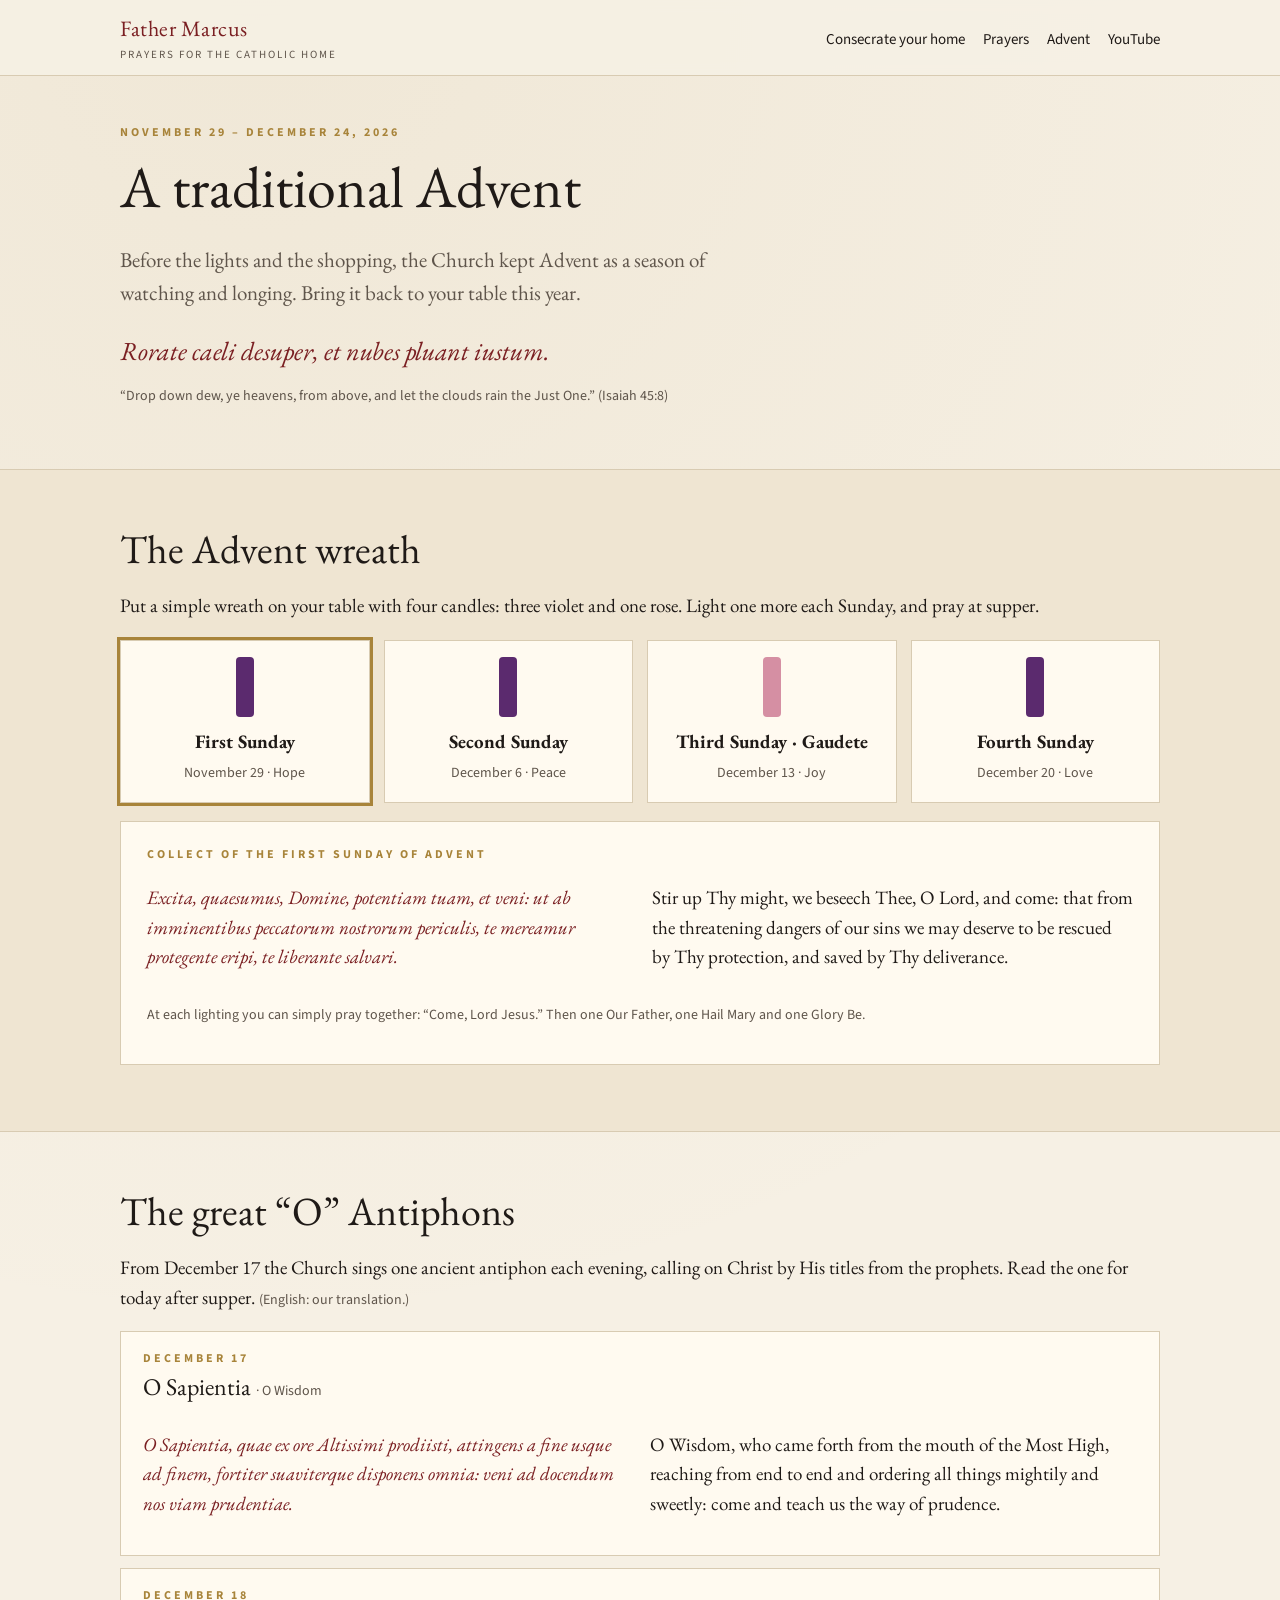
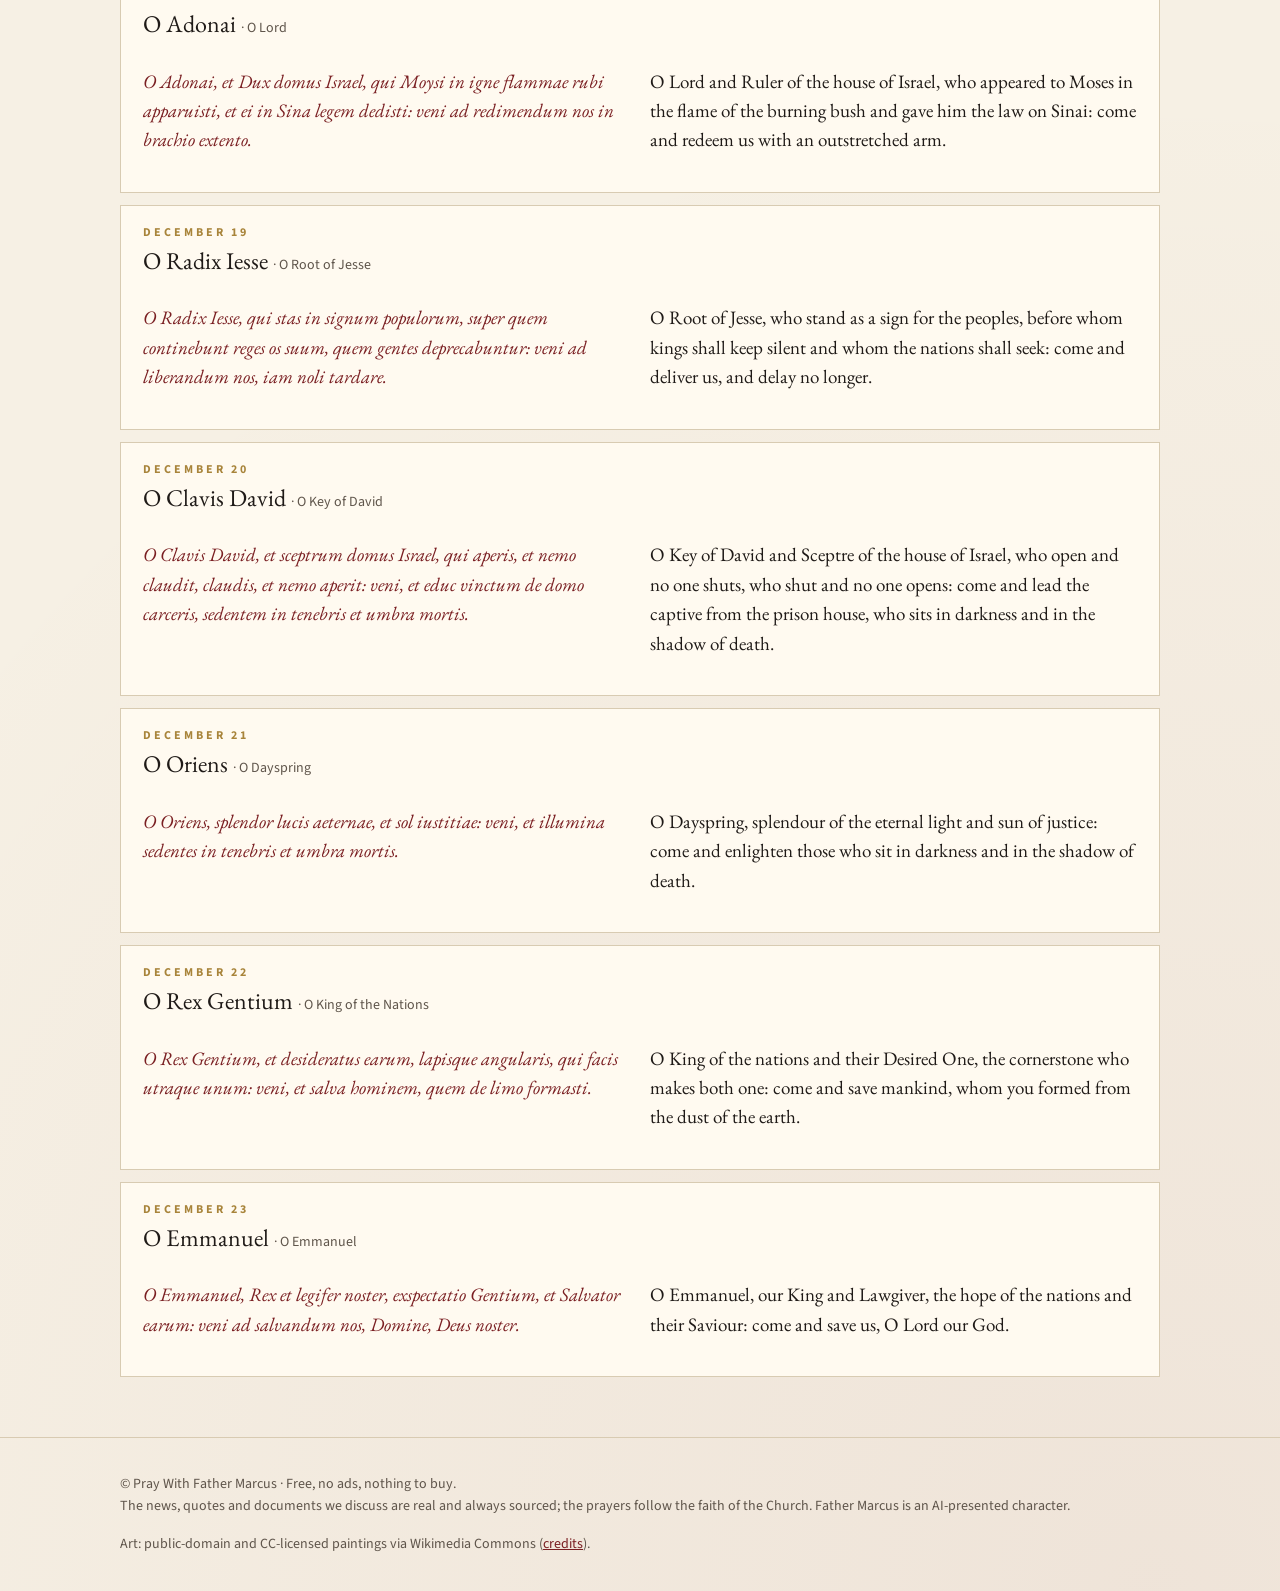
==== advent.html @ e7014582 "Add files via upload" ====
<!doctype html>
<html lang="en" data-base="">
<head>
<meta charset="utf-8"><meta name="viewport" content="width=device-width,initial-scale=1">
<title>A Traditional Advent · Father Marcus</title>
<meta name="description" content="Prepare for Christmas the traditional way: the Advent wreath, the Rorate Caeli and the great O Antiphons, December 17 to 23.">
<link rel="preconnect" href="https://fonts.googleapis.com"><link rel="preconnect" href="https://fonts.gstatic.com" crossorigin>
<link href="https://fonts.googleapis.com/css2?family=EB+Garamond:ital,wght@0,400;0,600;1,400&family=IM+Fell+English+SC&family=Source+Sans+3:wght@400;700&display=swap" rel="stylesheet">
<link rel="stylesheet" href="styles.css">
<script src="site.js"></script>
<style>
 .wreath{display:grid;grid-template-columns:repeat(4,1fr);gap:14px;margin:18px 0}
 .candle{background:#fffaf0;border:1px solid var(--line);padding:16px;text-align:center}
 .candle .flame{width:18px;height:60px;margin:0 auto 10px;border-radius:4px;background:#5b2a6e}
 .candle.rose .flame{background:#d58fa3}
 .candle.today{outline:3px solid var(--gold)}
 .ant{background:#fffaf0;border:1px solid var(--line);padding:18px 22px;margin-bottom:12px}
 .ant.today{border-left:6px solid var(--gold)}
 @media (max-width:820px){.wreath{grid-template-columns:repeat(2,1fr)}}
</style>
</head>
<body>
<main>
<section><div class="wrap">
  <div class="eyebrow">November 29 – December 24, 2026</div>
  <h1>A traditional Advent</h1>
  <p style="color:var(--muted);max-width:62ch;font-size:21px">Before the lights and the shopping, the Church kept Advent as a season of watching and longing. Bring it back to your table this year.</p>
  <p style="font-size:26px;font-style:italic;color:var(--oxblood);margin:22px 0 4px">Rorate caeli desuper, et nubes pluant iustum.</p>
  <p class="note">“Drop down dew, ye heavens, from above, and let the clouds rain the Just One.” (Isaiah 45:8)</p>
</div></section>

<section class="alt"><div class="wrap">
  <h2>The Advent wreath</h2>
  <p>Put a simple wreath on your table with four candles: three violet and one rose. Light one more each Sunday, and pray at supper.</p>
  <div class="wreath" id="wreath"></div>
  <div class="prayer">
    <div class="eyebrow">Collect of the First Sunday of Advent</div>
    <div class="two">
      <p class="la">Excita, quaesumus, Domine, potentiam tuam, et veni: ut ab imminentibus peccatorum nostrorum periculis, te mereamur protegente eripi, te liberante salvari.</p>
      <p>Stir up Thy might, we beseech Thee, O Lord, and come: that from the threatening dangers of our sins we may deserve to be rescued by Thy protection, and saved by Thy deliverance.</p>
    </div>
    <p class="note">At each lighting you can simply pray together: “Come, Lord Jesus.” Then one Our Father, one Hail Mary and one Glory Be.</p>
  </div>
</div></section>

<section><div class="wrap">
  <h2>The great “O” Antiphons</h2>
  <p>From December 17 the Church sings one ancient antiphon each evening, calling on Christ by His titles from the prophets. Read the one for today after supper. <span class="note">(English: our translation.)</span></p>
  <div id="ants"></div>
</div></section>
</main>
<script>
const Y=2026, now=new Date();
const sundays=[["First Sunday",new Date(Y,10,29),"Hope"],["Second Sunday",new Date(Y,11,6),"Peace"],["Third Sunday · Gaudete",new Date(Y,11,13),"Joy"],["Fourth Sunday",new Date(Y,11,20),"Love"]];
let cur=-1; sundays.forEach((s,i)=>{ if(now>=s[1]) cur=i; });
document.getElementById("wreath").innerHTML=sundays.map((s,i)=>`<div class="candle ${i===2?'rose':''} ${i===cur&&now<new Date(Y,11,25)?'today':''}"><div class="flame"></div><b>${s[0]}</b><br><span class="note">${s[1].toLocaleDateString('en-US',{month:'long',day:'numeric'})} · ${s[2]}</span></div>`).join("");
const A=[
 [17,"O Sapientia","O Wisdom","O Sapientia, quae ex ore Altissimi prodiisti, attingens a fine usque ad finem, fortiter suaviterque disponens omnia: veni ad docendum nos viam prudentiae.","O Wisdom, who came forth from the mouth of the Most High, reaching from end to end and ordering all things mightily and sweetly: come and teach us the way of prudence."],
 [18,"O Adonai","O Lord","O Adonai, et Dux domus Israel, qui Moysi in igne flammae rubi apparuisti, et ei in Sina legem dedisti: veni ad redimendum nos in brachio extento.","O Lord and Ruler of the house of Israel, who appeared to Moses in the flame of the burning bush and gave him the law on Sinai: come and redeem us with an outstretched arm."],
 [19,"O Radix Iesse","O Root of Jesse","O Radix Iesse, qui stas in signum populorum, super quem continebunt reges os suum, quem gentes deprecabuntur: veni ad liberandum nos, iam noli tardare.","O Root of Jesse, who stand as a sign for the peoples, before whom kings shall keep silent and whom the nations shall seek: come and deliver us, and delay no longer."],
 [20,"O Clavis David","O Key of David","O Clavis David, et sceptrum domus Israel, qui aperis, et nemo claudit, claudis, et nemo aperit: veni, et educ vinctum de domo carceris, sedentem in tenebris et umbra mortis.","O Key of David and Sceptre of the house of Israel, who open and no one shuts, who shut and no one opens: come and lead the captive from the prison house, who sits in darkness and in the shadow of death."],
 [21,"O Oriens","O Dayspring","O Oriens, splendor lucis aeternae, et sol iustitiae: veni, et illumina sedentes in tenebris et umbra mortis.","O Dayspring, splendour of the eternal light and sun of justice: come and enlighten those who sit in darkness and in the shadow of death."],
 [22,"O Rex Gentium","O King of the Nations","O Rex Gentium, et desideratus earum, lapisque angularis, qui facis utraque unum: veni, et salva hominem, quem de limo formasti.","O King of the nations and their Desired One, the cornerstone who makes both one: come and save mankind, whom you formed from the dust of the earth."],
 [23,"O Emmanuel","O Emmanuel","O Emmanuel, Rex et legifer noster, exspectatio Gentium, et Salvator earum: veni ad salvandum nos, Domine, Deus noster.","O Emmanuel, our King and Lawgiver, the hope of the nations and their Saviour: come and save us, O Lord our God."]
];
document.getElementById("ants").innerHTML=A.map(a=>{const t=now.getFullYear()===Y&&now.getMonth()===11&&now.getDate()===a[0];return `<div class="ant ${t?'today':''}"><div class="eyebrow">December ${a[0]}${t?' · Today':''}</div><h3>${a[1]} <span class="note">· ${a[2]}</span></h3><div class="two" style="display:grid;grid-template-columns:1fr 1fr;gap:20px"><p class="la" style="font-style:italic;color:var(--oxblood)">${a[3]}</p><p>${a[4]}</p></div></div>`}).join("");
</script>
</body>
</html>
---- styles.css ----
:root{
  --paper:#f6f0e4; --paper2:#efe5d2; --ink:#1f1a17; --muted:#5f554b;
  --oxblood:#7a1f22; --oxblood2:#5c1518; --gold:#a8843a; --gold2:#d9bf7a; --line:#d8cbb2;
  --serif:"EB Garamond",Georgia,serif; --title:"IM Fell English SC","EB Garamond",serif; --ui:"Source Sans 3",system-ui,sans-serif;
}
*{box-sizing:border-box}
html{scroll-behavior:smooth}
body{margin:0;background:var(--paper);color:var(--ink);font-family:var(--serif);font-size:19px;line-height:1.55;
  background-image:radial-gradient(circle at 20% 0%,rgba(168,132,58,.08),transparent 40%),radial-gradient(circle at 90% 100%,rgba(122,31,34,.06),transparent 45%)}
a{color:var(--oxblood)}
img{max-width:100%;display:block}
.wrap{max-width:1080px;margin:0 auto;padding:0 20px}
header.top{border-bottom:1px solid var(--line);background:rgba(246,240,228,.92);position:sticky;top:0;z-index:5;backdrop-filter:blur(6px)}
header.top .wrap{display:flex;align-items:center;justify-content:space-between;gap:16px;padding-top:12px;padding-bottom:12px}
.brand{font-family:var(--title);font-size:22px;color:var(--oxblood);text-decoration:none;letter-spacing:.5px}
.brand small{display:block;font-family:var(--ui);font-size:11px;letter-spacing:2px;color:var(--muted);text-transform:uppercase}
nav a{font-family:var(--ui);font-size:15px;color:var(--ink);text-decoration:none;margin-left:18px}
nav a:hover{color:var(--oxblood)}
.btn{display:inline-block;font-family:var(--ui);font-weight:700;font-size:16px;padding:14px 22px;border-radius:4px;text-decoration:none;border:2px solid var(--oxblood);background:var(--oxblood);color:#fff;cursor:pointer}
.btn:hover{background:var(--oxblood2);border-color:var(--oxblood2)}
.btn.ghost{background:transparent;color:var(--oxblood)}
.btn.ghost:hover{background:rgba(122,31,34,.07)}
.btn.gold{background:var(--gold);border-color:var(--gold)}
.eyebrow{font-family:var(--ui);font-size:12px;letter-spacing:3px;text-transform:uppercase;color:var(--gold);font-weight:700}
h1,h2,h3{font-family:var(--title);font-weight:400;color:var(--ink);line-height:1.15;margin:.2em 0 .4em}
h1{font-size:clamp(34px,5.4vw,58px)} h2{font-size:clamp(28px,3.6vw,40px)} h3{font-size:24px}
.rule{display:flex;align-items:center;gap:14px;color:var(--gold);margin:8px 0 18px}
.rule:before,.rule:after{content:"";flex:1;height:1px;background:var(--line)}
.hero{padding:56px 0 40px}
.hero .grid{display:grid;grid-template-columns:1.15fr .85fr;gap:40px;align-items:center}
.hero p.lead{font-size:22px;color:var(--muted);max-width:34ch}
.hero .actions{display:flex;flex-wrap:wrap;gap:12px;margin-top:22px}
.holycard{background:#fffaf0;padding:14px;border:1px solid var(--line);box-shadow:0 18px 40px rgba(60,40,20,.18);transform:rotate(1.5deg)}
.holycard .inner{border:2px solid var(--gold);padding:10px;text-align:center}
.holycard img{width:100%;aspect-ratio:3/4;object-fit:cover}
.holycard .cap{font-family:var(--title);font-size:22px;margin-top:10px;color:var(--oxblood)}
.holycard .sub{font-family:var(--ui);font-size:12px;letter-spacing:2px;text-transform:uppercase;color:var(--muted)}
section{padding:48px 0}
section.alt{background:var(--paper2);border-top:1px solid var(--line);border-bottom:1px solid var(--line)}
.cards{display:grid;grid-template-columns:repeat(3,1fr);gap:22px}
.card{background:#fffaf0;border:1px solid var(--line);padding:24px;border-top:4px solid var(--oxblood)}
.card p{color:var(--muted);margin:.3em 0 1em}
.card .btn{font-size:14px;padding:10px 16px}
.split{display:grid;grid-template-columns:1fr 1fr;gap:36px;align-items:center}
.note{font-family:var(--ui);font-size:14px;color:var(--muted)}
.disclaimer{font-family:var(--ui);font-size:14px;color:var(--muted);border-left:3px solid var(--gold);padding:10px 14px;background:rgba(168,132,58,.08)}
footer{padding:36px 0;border-top:1px solid var(--line);font-family:var(--ui);font-size:14px;color:var(--muted)}
footer .wrap{display:flex;flex-wrap:wrap;justify-content:space-between;gap:16px}
/* forms */
.panel{background:#fffaf0;border:1px solid var(--line);padding:26px}
label{display:block;font-family:var(--ui);font-weight:700;font-size:15px;margin:18px 0 6px}
label .opt{font-weight:400;color:var(--muted)}
input[type=text]{width:100%;font-family:var(--serif);font-size:20px;padding:12px 14px;border:1px solid var(--line);background:#fff;border-radius:3px}
input[type=text]:focus{outline:2px solid var(--gold);border-color:var(--gold)}
.choices{display:grid;grid-template-columns:repeat(4,1fr);gap:10px}
.choice{border:2px solid var(--line);background:#fff;padding:6px;cursor:pointer;text-align:center;font-family:var(--ui);font-size:13px;line-height:1.25}
.choice img{width:100%;aspect-ratio:3/4;object-fit:cover;margin-bottom:6px}
.choice.on{border-color:var(--oxblood);box-shadow:0 0 0 2px var(--oxblood) inset}
.preview canvas{width:100%;height:auto;border:1px solid var(--line);background:#fff;box-shadow:0 10px 30px rgba(60,40,20,.15)}
.downloads{display:flex;flex-wrap:wrap;gap:10px;margin-top:16px}
.steps{counter-reset:s}
.steps li{list-style:none;margin:0 0 6px;font-family:var(--ui);font-size:15px;color:var(--muted)}
/* prayers */
.prayer{background:#fffaf0;border:1px solid var(--line);padding:24px 26px;margin-bottom:18px}
.prayer .two{display:grid;grid-template-columns:1fr 1fr;gap:24px}
.prayer .la{font-style:italic;color:var(--oxblood)}
.prayer .tools{font-family:var(--ui);font-size:14px;margin-top:10px}
.prayer .tools button{font-family:var(--ui);border:1px solid var(--line);background:#fff;padding:6px 10px;cursor:pointer;margin-right:6px}
@media (max-width:820px){
  .hero .grid,.split,.prayer .two{grid-template-columns:1fr}
  .cards{grid-template-columns:1fr}
  .choices{grid-template-columns:repeat(2,1fr)}
  nav a{margin-left:10px;font-size:14px}
  .holycard{transform:none;max-width:360px;margin:0 auto}
}
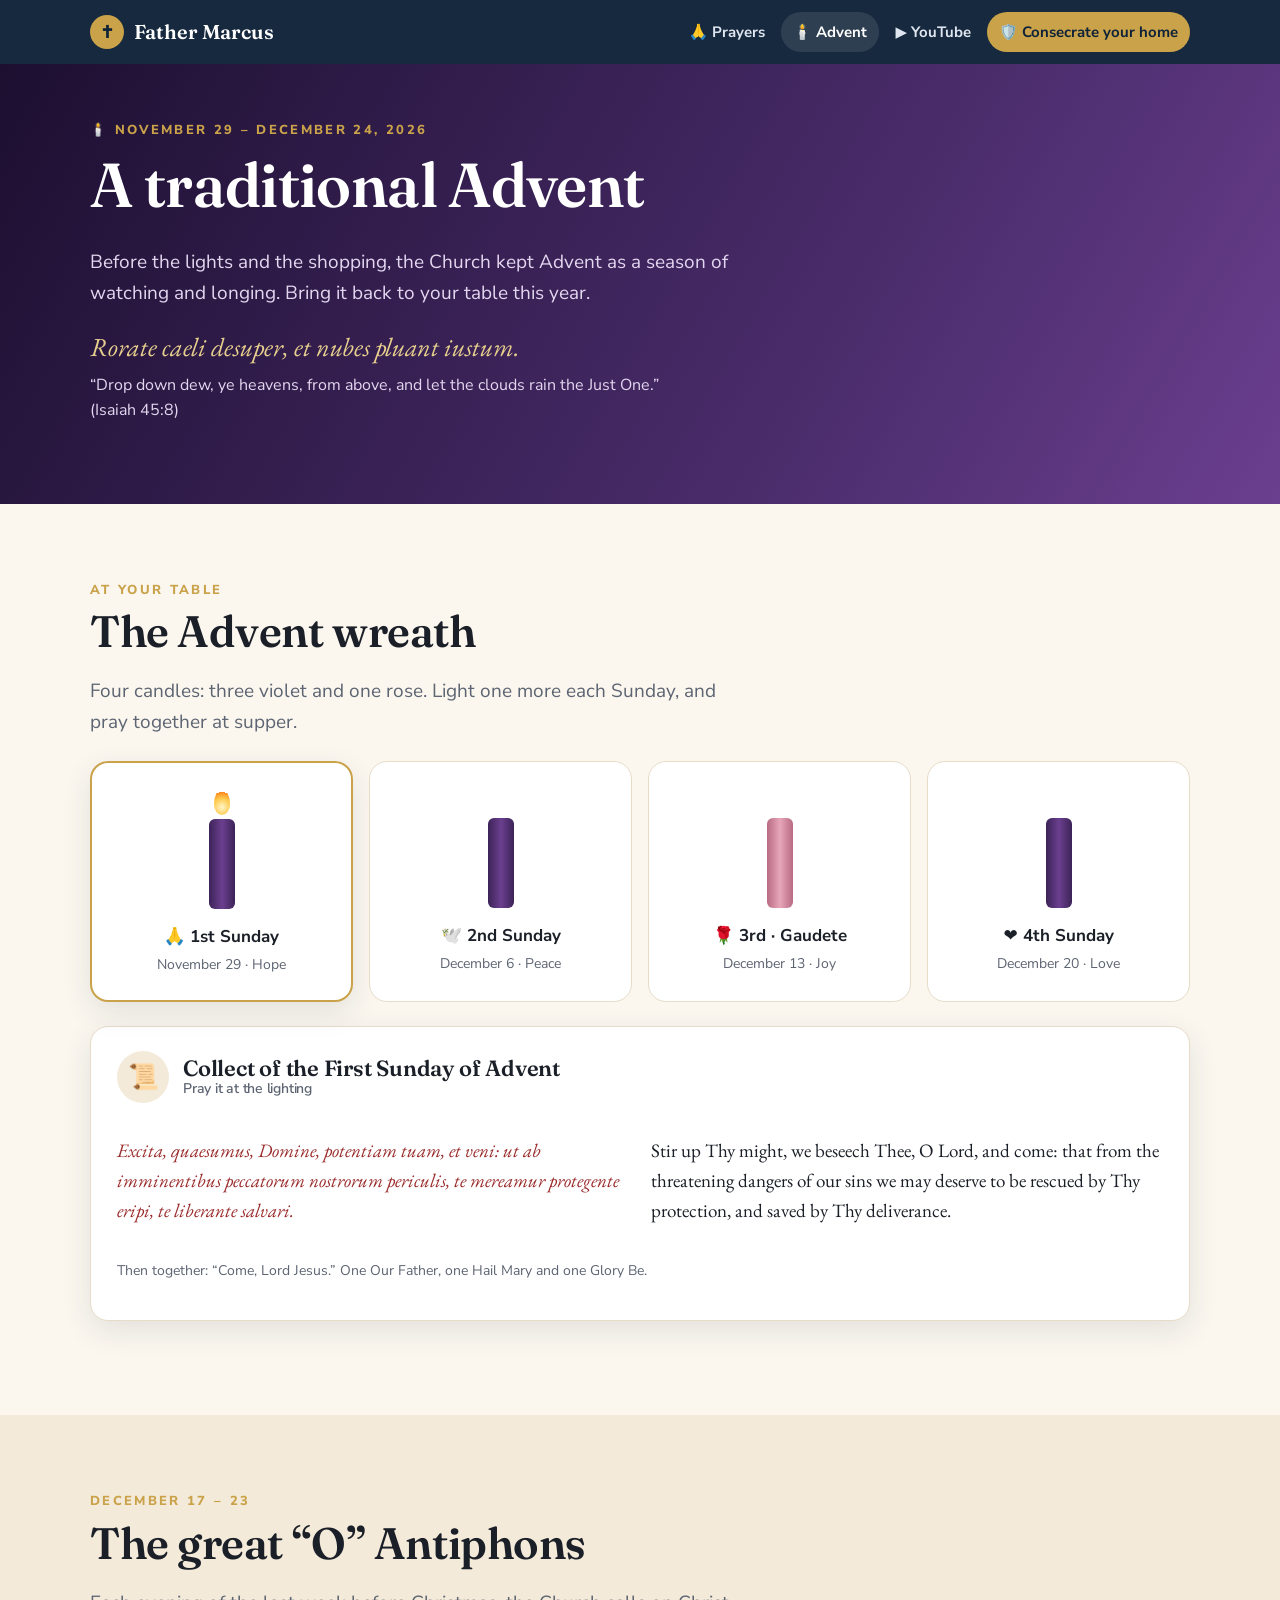
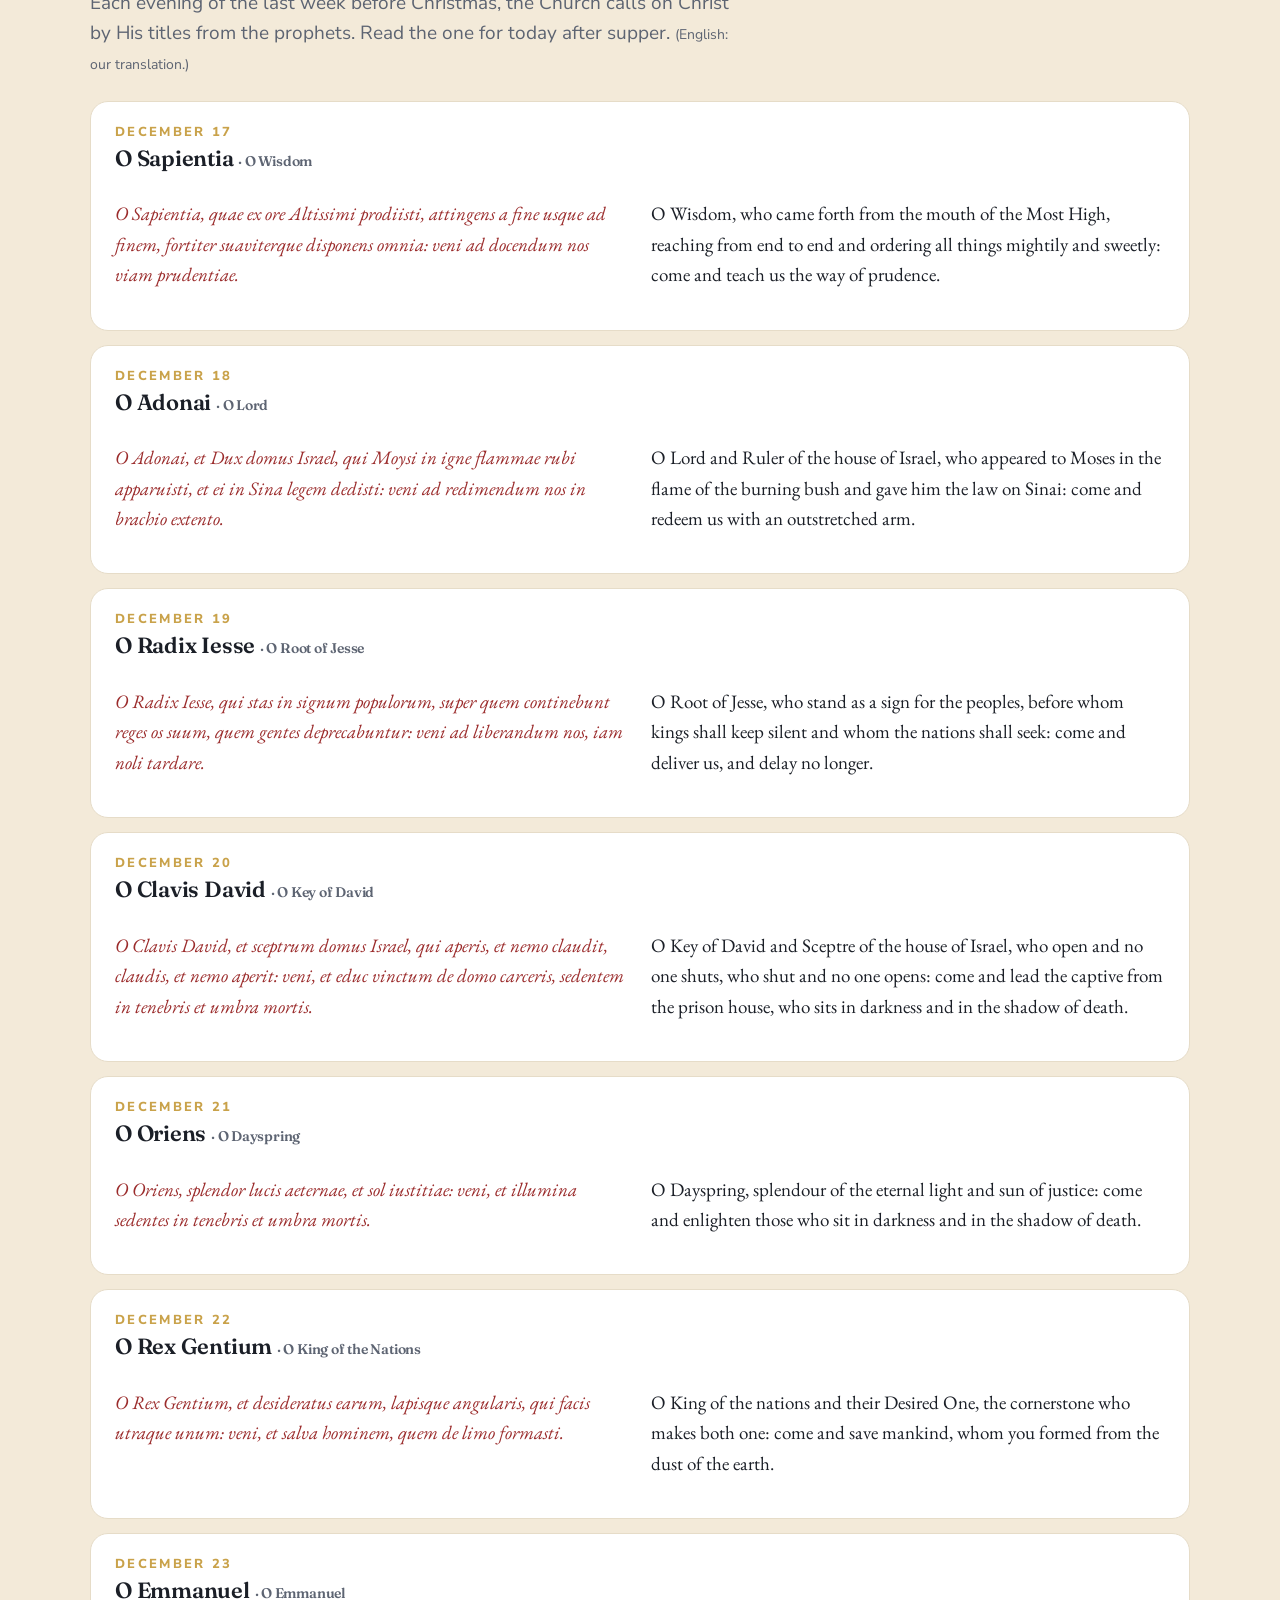
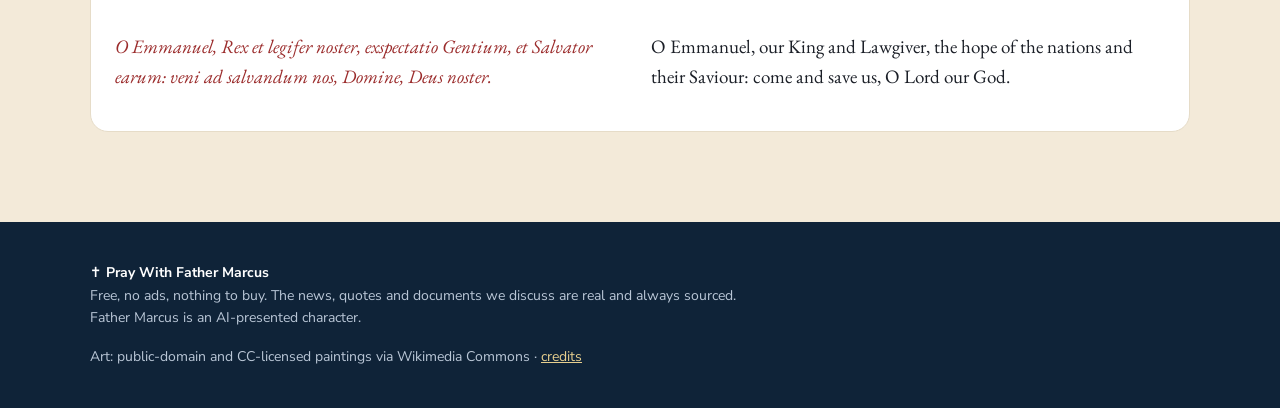
==== commit 31e049d5: "Add files via upload" ====
--- a/advent.html
+++ b/advent.html
@@ -1,59 +1,51 @@
 <!doctype html>
-<html lang="en" data-base="">
+<html lang="en">
 <head>
 <meta charset="utf-8"><meta name="viewport" content="width=device-width,initial-scale=1">
 <title>A Traditional Advent · Father Marcus</title>
 <meta name="description" content="Prepare for Christmas the traditional way: the Advent wreath, the Rorate Caeli and the great O Antiphons, December 17 to 23.">
 <link rel="preconnect" href="https://fonts.googleapis.com"><link rel="preconnect" href="https://fonts.gstatic.com" crossorigin>
-<link href="https://fonts.googleapis.com/css2?family=EB+Garamond:ital,wght@0,400;0,600;1,400&family=IM+Fell+English+SC&family=Source+Sans+3:wght@400;700&display=swap" rel="stylesheet">
+<link href="https://fonts.googleapis.com/css2?family=Fraunces:ital,opsz,wght@0,9..144,500;0,9..144,600;1,9..144,500&family=Nunito+Sans:wght@400;600;700;800&family=EB+Garamond:ital,wght@0,400;1,400&display=swap" rel="stylesheet">
 <link rel="stylesheet" href="styles.css">
 <script src="site.js"></script>
-<style>
- .wreath{display:grid;grid-template-columns:repeat(4,1fr);gap:14px;margin:18px 0}
- .candle{background:#fffaf0;border:1px solid var(--line);padding:16px;text-align:center}
- .candle .flame{width:18px;height:60px;margin:0 auto 10px;border-radius:4px;background:#5b2a6e}
- .candle.rose .flame{background:#d58fa3}
- .candle.today{outline:3px solid var(--gold)}
- .ant{background:#fffaf0;border:1px solid var(--line);padding:18px 22px;margin-bottom:12px}
- .ant.today{border-left:6px solid var(--gold)}
- @media (max-width:820px){.wreath{grid-template-columns:repeat(2,1fr)}}
-</style>
 </head>
 <body>
 <main>
-<section><div class="wrap">
-  <div class="eyebrow">November 29 – December 24, 2026</div>
-  <h1>A traditional Advent</h1>
-  <p style="color:var(--muted);max-width:62ch;font-size:21px">Before the lights and the shopping, the Church kept Advent as a season of watching and longing. Bring it back to your table this year.</p>
-  <p style="font-size:26px;font-style:italic;color:var(--oxblood);margin:22px 0 4px">Rorate caeli desuper, et nubes pluant iustum.</p>
-  <p class="note">“Drop down dew, ye heavens, from above, and let the clouds rain the Just One.” (Isaiah 45:8)</p>
-</div></section>
+  <section class="ahero"><div class="wrap">
+    <div class="kicker">🕯️ November 29 – December 24, 2026</div>
+    <h1>A traditional Advent</h1>
+    <p class="lead">Before the lights and the shopping, the Church kept Advent as a season of watching and longing. Bring it back to your table this year.</p>
+    <p class="rorate">Rorate caeli desuper, et nubes pluant iustum.</p>
+    <p class="lead" style="font-size:16px;margin-top:4px">“Drop down dew, ye heavens, from above, and let the clouds rain the Just One.” (Isaiah 45:8)</p>
+  </div></section>
 
-<section class="alt"><div class="wrap">
-  <h2>The Advent wreath</h2>
-  <p>Put a simple wreath on your table with four candles: three violet and one rose. Light one more each Sunday, and pray at supper.</p>
-  <div class="wreath" id="wreath"></div>
-  <div class="prayer">
-    <div class="eyebrow">Collect of the First Sunday of Advent</div>
-    <div class="two">
-      <p class="la">Excita, quaesumus, Domine, potentiam tuam, et veni: ut ab imminentibus peccatorum nostrorum periculis, te mereamur protegente eripi, te liberante salvari.</p>
-      <p>Stir up Thy might, we beseech Thee, O Lord, and come: that from the threatening dangers of our sins we may deserve to be rescued by Thy protection, and saved by Thy deliverance.</p>
+  <section><div class="wrap">
+    <div class="kicker">At your table</div>
+    <h2>The Advent wreath</h2>
+    <p class="lead">Four candles: three violet and one rose. Light one more each Sunday, and pray together at supper.</p>
+    <div class="wreath" id="wreath"></div>
+    <div class="prayer">
+      <div class="head"><div class="ico">📜</div><h3>Collect of the First Sunday of Advent<small>Pray it at the lighting</small></h3></div>
+      <div class="two" style="margin-top:14px">
+        <p class="la">Excita, quaesumus, Domine, potentiam tuam, et veni: ut ab imminentibus peccatorum nostrorum periculis, te mereamur protegente eripi, te liberante salvari.</p>
+        <p class="en">Stir up Thy might, we beseech Thee, O Lord, and come: that from the threatening dangers of our sins we may deserve to be rescued by Thy protection, and saved by Thy deliverance.</p>
+      </div>
+      <p class="note">Then together: “Come, Lord Jesus.” One Our Father, one Hail Mary and one Glory Be.</p>
     </div>
-    <p class="note">At each lighting you can simply pray together: “Come, Lord Jesus.” Then one Our Father, one Hail Mary and one Glory Be.</p>
-  </div>
-</div></section>
+  </div></section>
 
-<section><div class="wrap">
-  <h2>The great “O” Antiphons</h2>
-  <p>From December 17 the Church sings one ancient antiphon each evening, calling on Christ by His titles from the prophets. Read the one for today after supper. <span class="note">(English: our translation.)</span></p>
-  <div id="ants"></div>
-</div></section>
+  <section class="cream"><div class="wrap">
+    <div class="kicker">December 17 – 23</div>
+    <h2>The great “O” Antiphons</h2>
+    <p class="lead">Each evening of the last week before Christmas, the Church calls on Christ by His titles from the prophets. Read the one for today after supper. <span class="note">(English: our translation.)</span></p>
+    <div id="ants" style="margin-top:22px"></div>
+  </div></section>
 </main>
 <script>
 const Y=2026, now=new Date();
-const sundays=[["First Sunday",new Date(Y,10,29),"Hope"],["Second Sunday",new Date(Y,11,6),"Peace"],["Third Sunday · Gaudete",new Date(Y,11,13),"Joy"],["Fourth Sunday",new Date(Y,11,20),"Love"]];
-let cur=-1; sundays.forEach((s,i)=>{ if(now>=s[1]) cur=i; });
-document.getElementById("wreath").innerHTML=sundays.map((s,i)=>`<div class="candle ${i===2?'rose':''} ${i===cur&&now<new Date(Y,11,25)?'today':''}"><div class="flame"></div><b>${s[0]}</b><br><span class="note">${s[1].toLocaleDateString('en-US',{month:'long',day:'numeric'})} · ${s[2]}</span></div>`).join("");
+const S=[["1st Sunday",new Date(Y,10,29),"Hope","🙏"],["2nd Sunday",new Date(Y,11,6),"Peace","🕊️"],["3rd · Gaudete",new Date(Y,11,13),"Joy","🌹"],["4th Sunday",new Date(Y,11,20),"Love","❤️"]];
+let cur=-1; S.forEach((s,i)=>{ if(now>=s[1]) cur=i; }); const live = now < new Date(Y,11,25);
+document.getElementById("wreath").innerHTML=S.map((s,i)=>`<div class="candle ${i===2?'rose':''} ${live&&i<=cur?'lit':''} ${live&&i===cur?'today':''}"><div class="wax"></div><b>${s[3]} ${s[0]}</b><br><span class="note">${s[1].toLocaleDateString('en-US',{month:'long',day:'numeric'})} · ${s[2]}</span></div>`).join("");
 const A=[
  [17,"O Sapientia","O Wisdom","O Sapientia, quae ex ore Altissimi prodiisti, attingens a fine usque ad finem, fortiter suaviterque disponens omnia: veni ad docendum nos viam prudentiae.","O Wisdom, who came forth from the mouth of the Most High, reaching from end to end and ordering all things mightily and sweetly: come and teach us the way of prudence."],
  [18,"O Adonai","O Lord","O Adonai, et Dux domus Israel, qui Moysi in igne flammae rubi apparuisti, et ei in Sina legem dedisti: veni ad redimendum nos in brachio extento.","O Lord and Ruler of the house of Israel, who appeared to Moses in the flame of the burning bush and gave him the law on Sinai: come and redeem us with an outstretched arm."],
@@ -63,7 +55,7 @@
  [22,"O Rex Gentium","O King of the Nations","O Rex Gentium, et desideratus earum, lapisque angularis, qui facis utraque unum: veni, et salva hominem, quem de limo formasti.","O King of the nations and their Desired One, the cornerstone who makes both one: come and save mankind, whom you formed from the dust of the earth."],
  [23,"O Emmanuel","O Emmanuel","O Emmanuel, Rex et legifer noster, exspectatio Gentium, et Salvator earum: veni ad salvandum nos, Domine, Deus noster.","O Emmanuel, our King and Lawgiver, the hope of the nations and their Saviour: come and save us, O Lord our God."]
 ];
-document.getElementById("ants").innerHTML=A.map(a=>{const t=now.getFullYear()===Y&&now.getMonth()===11&&now.getDate()===a[0];return `<div class="ant ${t?'today':''}"><div class="eyebrow">December ${a[0]}${t?' · Today':''}</div><h3>${a[1]} <span class="note">· ${a[2]}</span></h3><div class="two" style="display:grid;grid-template-columns:1fr 1fr;gap:20px"><p class="la" style="font-style:italic;color:var(--oxblood)">${a[3]}</p><p>${a[4]}</p></div></div>`}).join("");
+document.getElementById("ants").innerHTML=A.map(a=>{const t=now.getFullYear()===Y&&now.getMonth()===11&&now.getDate()===a[0];return `<div class="ant ${t?'today':''}"><div class="kicker">December ${a[0]}${t?'<span class="pill">TODAY</span>':''}</div><h3>${a[1]} <span class="note">· ${a[2]}</span></h3><div class="two"><p class="la">${a[3]}</p><p class="en">${a[4]}</p></div></div>`}).join("");
 </script>
 </body>
 </html>
--- a/styles.css
+++ b/styles.css
@@ -1,75 +1,161 @@
 :root{
-  --paper:#f6f0e4; --paper2:#efe5d2; --ink:#1f1a17; --muted:#5f554b;
-  --oxblood:#7a1f22; --oxblood2:#5c1518; --gold:#a8843a; --gold2:#d9bf7a; --line:#d8cbb2;
-  --serif:"EB Garamond",Georgia,serif; --title:"IM Fell English SC","EB Garamond",serif; --ui:"Source Sans 3",system-ui,sans-serif;
+  --navy:#0f2338; --navy2:#173553; --ivory:#fbf7ef; --cream:#f3ead9; --ink:#1b1f27; --muted:#5d6472;
+  --gold:#c9a24a; --gold2:#e7cf8e; --red:#9b2c2c; --line:#e6dcc8; --violet:#4a2c6b;
+  --h:"Fraunces",Georgia,serif; --b:"Nunito Sans",system-ui,sans-serif; --p:"EB Garamond",Georgia,serif;
+  --r:18px; --shadow:0 10px 30px rgba(15,35,56,.10);
 }
 *{box-sizing:border-box}
 html{scroll-behavior:smooth}
-body{margin:0;background:var(--paper);color:var(--ink);font-family:var(--serif);font-size:19px;line-height:1.55;
-  background-image:radial-gradient(circle at 20% 0%,rgba(168,132,58,.08),transparent 40%),radial-gradient(circle at 90% 100%,rgba(122,31,34,.06),transparent 45%)}
-a{color:var(--oxblood)}
+body{margin:0;background:var(--ivory);color:var(--ink);font-family:var(--b);font-size:17px;line-height:1.6}
 img{max-width:100%;display:block}
-.wrap{max-width:1080px;margin:0 auto;padding:0 20px}
-header.top{border-bottom:1px solid var(--line);background:rgba(246,240,228,.92);position:sticky;top:0;z-index:5;backdrop-filter:blur(6px)}
-header.top .wrap{display:flex;align-items:center;justify-content:space-between;gap:16px;padding-top:12px;padding-bottom:12px}
-.brand{font-family:var(--title);font-size:22px;color:var(--oxblood);text-decoration:none;letter-spacing:.5px}
-.brand small{display:block;font-family:var(--ui);font-size:11px;letter-spacing:2px;color:var(--muted);text-transform:uppercase}
-nav a{font-family:var(--ui);font-size:15px;color:var(--ink);text-decoration:none;margin-left:18px}
-nav a:hover{color:var(--oxblood)}
-.btn{display:inline-block;font-family:var(--ui);font-weight:700;font-size:16px;padding:14px 22px;border-radius:4px;text-decoration:none;border:2px solid var(--oxblood);background:var(--oxblood);color:#fff;cursor:pointer}
-.btn:hover{background:var(--oxblood2);border-color:var(--oxblood2)}
-.btn.ghost{background:transparent;color:var(--oxblood)}
-.btn.ghost:hover{background:rgba(122,31,34,.07)}
-.btn.gold{background:var(--gold);border-color:var(--gold)}
-.eyebrow{font-family:var(--ui);font-size:12px;letter-spacing:3px;text-transform:uppercase;color:var(--gold);font-weight:700}
-h1,h2,h3{font-family:var(--title);font-weight:400;color:var(--ink);line-height:1.15;margin:.2em 0 .4em}
-h1{font-size:clamp(34px,5.4vw,58px)} h2{font-size:clamp(28px,3.6vw,40px)} h3{font-size:24px}
-.rule{display:flex;align-items:center;gap:14px;color:var(--gold);margin:8px 0 18px}
-.rule:before,.rule:after{content:"";flex:1;height:1px;background:var(--line)}
-.hero{padding:56px 0 40px}
-.hero .grid{display:grid;grid-template-columns:1.15fr .85fr;gap:40px;align-items:center}
-.hero p.lead{font-size:22px;color:var(--muted);max-width:34ch}
-.hero .actions{display:flex;flex-wrap:wrap;gap:12px;margin-top:22px}
-.holycard{background:#fffaf0;padding:14px;border:1px solid var(--line);box-shadow:0 18px 40px rgba(60,40,20,.18);transform:rotate(1.5deg)}
-.holycard .inner{border:2px solid var(--gold);padding:10px;text-align:center}
-.holycard img{width:100%;aspect-ratio:3/4;object-fit:cover}
-.holycard .cap{font-family:var(--title);font-size:22px;margin-top:10px;color:var(--oxblood)}
-.holycard .sub{font-family:var(--ui);font-size:12px;letter-spacing:2px;text-transform:uppercase;color:var(--muted)}
-section{padding:48px 0}
-section.alt{background:var(--paper2);border-top:1px solid var(--line);border-bottom:1px solid var(--line)}
-.cards{display:grid;grid-template-columns:repeat(3,1fr);gap:22px}
-.card{background:#fffaf0;border:1px solid var(--line);padding:24px;border-top:4px solid var(--oxblood)}
-.card p{color:var(--muted);margin:.3em 0 1em}
-.card .btn{font-size:14px;padding:10px 16px}
-.split{display:grid;grid-template-columns:1fr 1fr;gap:36px;align-items:center}
-.note{font-family:var(--ui);font-size:14px;color:var(--muted)}
-.disclaimer{font-family:var(--ui);font-size:14px;color:var(--muted);border-left:3px solid var(--gold);padding:10px 14px;background:rgba(168,132,58,.08)}
-footer{padding:36px 0;border-top:1px solid var(--line);font-family:var(--ui);font-size:14px;color:var(--muted)}
+a{color:var(--navy2)}
+.wrap{max-width:1140px;margin:0 auto;padding:0 20px}
+h1,h2,h3{font-family:var(--h);font-weight:600;line-height:1.12;margin:.15em 0 .45em;letter-spacing:-.01em}
+h1{font-size:clamp(36px,5.6vw,62px)} h2{font-size:clamp(28px,3.8vw,44px)} h3{font-size:22px}
+.kicker{font-size:13px;font-weight:800;letter-spacing:.18em;text-transform:uppercase;color:var(--gold)}
+.center{text-align:center}
+.lead{font-size:19px;color:var(--muted);max-width:60ch}
+.center .lead{margin:0 auto}
+/* header */
+header.top{position:sticky;top:0;z-index:20;background:rgba(15,35,56,.97);backdrop-filter:blur(8px)}
+header.top .wrap{display:flex;align-items:center;justify-content:space-between;gap:14px;height:64px;position:relative}
+.brand{display:flex;align-items:center;gap:10px;color:#fff;text-decoration:none;font-family:var(--h);font-size:20px;font-weight:600}
+.brand .mark{width:34px;height:34px;border-radius:50%;background:var(--gold);color:var(--navy);display:grid;place-items:center;font-size:17px}
+nav{display:flex;gap:4px;align-items:center}
+nav a{color:#dfe6ef;text-decoration:none;font-weight:700;font-size:15px;padding:8px 12px;border-radius:999px;white-space:nowrap}
+nav a:hover,nav a.on{background:rgba(255,255,255,.1);color:#fff}
+nav a.cta{background:var(--gold);color:var(--navy)}
+.burger{display:none;background:none;border:0;color:#fff;font-size:26px;cursor:pointer}
+/* buttons */
+.btn{display:inline-flex;align-items:center;justify-content:center;gap:8px;font-family:var(--b);font-weight:800;font-size:16px;padding:14px 24px;border-radius:999px;text-decoration:none;border:0;cursor:pointer;transition:transform .15s,box-shadow .15s}
+.btn:hover{transform:translateY(-2px);box-shadow:0 8px 20px rgba(0,0,0,.18)}
+.btn.gold{background:linear-gradient(180deg,var(--gold2),var(--gold));color:var(--navy)}
+.btn.navy{background:var(--navy);color:#fff}
+.btn.white{background:#fff;color:var(--navy)}
+.btn.line{background:transparent;color:#fff;box-shadow:inset 0 0 0 2px rgba(255,255,255,.7)}
+.btn.lineDark{background:#fff;color:var(--navy);box-shadow:inset 0 0 0 2px var(--navy)}
+.btn.wa{background:#25d366;color:#fff}
+/* hero */
+.hero{background:radial-gradient(120% 120% at 0% 0%,#1d4166 0%,var(--navy) 55%,#0a1828 100%);color:#fff;overflow:hidden}
+.hero .grid{display:grid;grid-template-columns:1.05fr .95fr;min-height:560px}
+.hero .txt{padding:64px 24px 80px 0;display:flex;flex-direction:column;justify-content:center}
+.hero h1{color:#fff} .hero h1 em{font-style:italic;color:var(--gold2)}
+.hero p{font-size:20px;color:#c9d4e1;max-width:36ch;margin:0}
+.hero .acts{display:flex;flex-wrap:wrap;gap:12px;margin:26px 0 20px}
+.trust{display:flex;flex-wrap:wrap;gap:8px}
+.trust span{background:rgba(255,255,255,.08);border:1px solid rgba(255,255,255,.14);padding:6px 12px;border-radius:999px;font-size:14px;color:#e8eef5}
+.hero .pic{position:relative;min-height:420px}
+.hero .pic img{position:absolute;inset:0;width:100%;height:100%;object-fit:cover;object-position:55% 25%}
+.hero .pic:before{content:"";position:absolute;inset:0;z-index:1;background:linear-gradient(90deg,var(--navy) 0%,rgba(15,35,56,0) 38%)}
+.hero .badge{position:absolute;z-index:2;right:24px;bottom:64px;background:rgba(255,255,255,.96);color:var(--navy);border-radius:14px;padding:10px 16px;font-weight:800;font-size:15px;box-shadow:var(--shadow)}
+.hero .badge small{display:block;font-weight:600;color:var(--muted);font-size:13px}
+/* quick tiles */
+.tiles{display:grid;grid-template-columns:repeat(4,1fr);gap:16px;margin-top:-44px;position:relative;z-index:3}
+.tile{background:#fff;border-radius:var(--r);padding:18px;box-shadow:var(--shadow);text-decoration:none;color:var(--ink);display:flex;gap:14px;align-items:center;transition:transform .15s}
+.tile:hover{transform:translateY(-4px)}
+.ico{flex:none;width:52px;height:52px;border-radius:50%;display:grid;place-items:center;font-size:25px;background:var(--cream)}
+.tile b{display:block;font-size:16px;line-height:1.2} .tile span{font-size:14px;color:var(--muted);line-height:1.3}
+section{padding:76px 0}
+section.cream{background:var(--cream)}
+/* prayer grid */
+.pgrid{display:grid;grid-template-columns:repeat(4,1fr);gap:16px;margin-top:30px}
+.pcard{background:#fff;border:1px solid var(--line);border-radius:var(--r);padding:20px;text-decoration:none;color:var(--ink);transition:transform .15s,box-shadow .15s;display:flex;flex-direction:column;gap:8px}
+.pcard:hover{transform:translateY(-4px);box-shadow:var(--shadow);border-color:var(--gold)}
+.pcard b{font-family:var(--h);font-size:19px;font-weight:600;line-height:1.2} .pcard span{font-size:14px;color:var(--muted)}
+.more{display:inline-block;margin-top:26px;font-weight:800;color:var(--navy2);text-decoration:none}
+/* feature */
+.feature{display:grid;grid-template-columns:.9fr 1.1fr;gap:56px;align-items:center}
+.feature .stack{position:relative;max-width:420px;margin:0 auto}
+.feature canvas{width:100%;height:auto;border-radius:8px;box-shadow:0 30px 60px rgba(15,35,56,.28);transform:rotate(-2.5deg);background:#fff;display:block}
+.feature .tag{position:absolute;right:-10px;top:24px;background:var(--red);color:#fff;font-weight:800;border-radius:999px;padding:8px 14px;font-size:14px;transform:rotate(4deg);box-shadow:var(--shadow)}
+.checks{list-style:none;padding:0;margin:16px 0 26px}
+.checks li{padding:6px 0 6px 36px;position:relative;font-size:17px}
+.checks li:before{content:"✓";position:absolute;left:0;top:7px;width:24px;height:24px;border-radius:50%;background:var(--gold);color:var(--navy);display:grid;place-items:center;font-weight:900;font-size:14px}
+/* band */
+.band{border-radius:26px;padding:40px 44px;color:#fff;background:linear-gradient(120deg,#22133a,var(--violet) 60%,#6b3f8f);display:flex;align-items:center;justify-content:space-between;gap:24px;flex-wrap:wrap;box-shadow:var(--shadow)}
+.band h2{color:#fff;margin:.1em 0} .band p{margin:0;color:#e6dcf0}
+.candles{font-size:30px;letter-spacing:4px}
+/* channel */
+.chan{display:grid;grid-template-columns:auto 1fr auto;gap:22px;align-items:center;background:#fff;border:1px solid var(--line);border-radius:var(--r);padding:22px;box-shadow:var(--shadow)}
+.chan img{width:104px;height:104px;border-radius:50%;object-fit:cover;object-position:62% 18%;border:3px solid var(--gold)}
+.chan .acts{display:flex;gap:10px;flex-wrap:wrap}
+/* footer */
+footer{background:var(--navy);color:#b9c6d6;padding:40px 0;font-size:14px}
 footer .wrap{display:flex;flex-wrap:wrap;justify-content:space-between;gap:16px}
-/* forms */
-.panel{background:#fffaf0;border:1px solid var(--line);padding:26px}
-label{display:block;font-family:var(--ui);font-weight:700;font-size:15px;margin:18px 0 6px}
-label .opt{font-weight:400;color:var(--muted)}
-input[type=text]{width:100%;font-family:var(--serif);font-size:20px;padding:12px 14px;border:1px solid var(--line);background:#fff;border-radius:3px}
-input[type=text]:focus{outline:2px solid var(--gold);border-color:var(--gold)}
+footer a{color:var(--gold2)}
+/* page hero (inner pages) */
+.phero{background:radial-gradient(120% 140% at 100% 0%,#1d4166 0%,var(--navy) 60%);color:#fff;padding:56px 0 64px}
+.phero h1{color:#fff} .phero .lead{color:#c9d4e1}
+/* generator */
+.gen{display:grid;grid-template-columns:1fr 1fr;gap:32px;align-items:start;margin-top:-36px;position:relative;z-index:2}
+.steps{display:grid;gap:14px}
+.step{background:#fff;border:1px solid var(--line);border-radius:var(--r);padding:20px;box-shadow:var(--shadow)}
+.step h3{display:flex;align-items:center;gap:12px;font-size:20px;margin:0 0 12px}
+.num{flex:none;width:32px;height:32px;border-radius:50%;background:var(--navy);color:#fff;display:grid;place-items:center;font-family:var(--b);font-size:15px;font-weight:800}
+.step .opt{font-family:var(--b);font-size:14px;color:var(--muted);font-weight:600}
+input[type=text]{width:100%;font-family:var(--b);font-size:18px;padding:14px 16px;border:2px solid var(--line);border-radius:12px;background:var(--ivory)}
+input[type=text]:focus{outline:none;border-color:var(--gold);background:#fff}
 .choices{display:grid;grid-template-columns:repeat(4,1fr);gap:10px}
-.choice{border:2px solid var(--line);background:#fff;padding:6px;cursor:pointer;text-align:center;font-family:var(--ui);font-size:13px;line-height:1.25}
-.choice img{width:100%;aspect-ratio:3/4;object-fit:cover;margin-bottom:6px}
-.choice.on{border-color:var(--oxblood);box-shadow:0 0 0 2px var(--oxblood) inset}
-.preview canvas{width:100%;height:auto;border:1px solid var(--line);background:#fff;box-shadow:0 10px 30px rgba(60,40,20,.15)}
-.downloads{display:flex;flex-wrap:wrap;gap:10px;margin-top:16px}
-.steps{counter-reset:s}
-.steps li{list-style:none;margin:0 0 6px;font-family:var(--ui);font-size:15px;color:var(--muted)}
-/* prayers */
-.prayer{background:#fffaf0;border:1px solid var(--line);padding:24px 26px;margin-bottom:18px}
-.prayer .two{display:grid;grid-template-columns:1fr 1fr;gap:24px}
-.prayer .la{font-style:italic;color:var(--oxblood)}
-.prayer .tools{font-family:var(--ui);font-size:14px;margin-top:10px}
-.prayer .tools button{font-family:var(--ui);border:1px solid var(--line);background:#fff;padding:6px 10px;cursor:pointer;margin-right:6px}
-@media (max-width:820px){
-  .hero .grid,.split,.prayer .two{grid-template-columns:1fr}
-  .cards{grid-template-columns:1fr}
-  .choices{grid-template-columns:repeat(2,1fr)}
-  nav a{margin-left:10px;font-size:14px}
-  .holycard{transform:none;max-width:360px;margin:0 auto}
+.choice{border:2px solid var(--line);border-radius:14px;background:#fff;padding:6px 6px 10px;cursor:pointer;text-align:center;font-size:13px;font-weight:800;line-height:1.25;transition:transform .12s}
+.choice:hover{transform:translateY(-2px)}
+.choice img{width:100%;aspect-ratio:3/4;object-fit:cover;border-radius:10px;margin-bottom:8px}
+.choice.on{border-color:var(--gold);box-shadow:0 0 0 3px rgba(201,162,74,.35)}
+.preview{position:sticky;top:84px;background:#fff;border-radius:var(--r);padding:18px;box-shadow:var(--shadow)}
+.preview canvas{width:100%;height:auto;border-radius:6px;background:#fff}
+.dl{display:grid;grid-template-columns:1fr 1fr;gap:10px;margin-top:14px}
+.dl .full{grid-column:1/-1}
+.note{font-size:14px;color:var(--muted)}
+.howto{display:grid;grid-template-columns:repeat(4,1fr);gap:16px;margin-top:24px}
+.howto div{background:#fff;border-radius:var(--r);padding:20px;border:1px solid var(--line)}
+.howto .ico{margin-bottom:10px}
+.howto b{display:block;margin-bottom:4px}
+/* prayers page */
+.chips{display:flex;flex-wrap:wrap;gap:8px;margin-top:22px}
+.chips a{background:rgba(255,255,255,.1);border:1px solid rgba(255,255,255,.2);border-radius:999px;padding:8px 14px;text-decoration:none;color:#fff;font-weight:700;font-size:14px}
+.chips a:hover{background:rgba(255,255,255,.2)}
+.prayer{background:#fff;border:1px solid var(--line);border-radius:var(--r);padding:24px 26px;margin:18px 0;scroll-margin-top:90px;box-shadow:var(--shadow)}
+.prayer .head{display:flex;gap:14px;align-items:center}
+.prayer .head h3{margin:0} .prayer .head small{display:block;color:var(--muted);font-size:14px;font-family:var(--b)}
+.tabs{display:inline-flex;background:var(--cream);border-radius:999px;padding:4px;margin:16px 0 4px}
+.tabs button{border:0;background:none;padding:7px 16px;border-radius:999px;font-family:var(--b);font-weight:800;cursor:pointer;color:var(--muted)}
+.tabs button.on{background:#fff;color:var(--navy);box-shadow:0 2px 6px rgba(0,0,0,.08)}
+.ptext{font-family:var(--p);font-size:22px;line-height:1.55;margin:10px 0 16px}
+.ptext.la{font-style:italic;color:var(--red)}
+.share{display:flex;gap:8px;flex-wrap:wrap}
+.share button{border:1px solid var(--line);background:#fff;border-radius:999px;padding:9px 16px;font-family:var(--b);font-weight:800;cursor:pointer}
+.share .w{background:#25d366;color:#fff;border-color:#25d366}
+/* advent */
+.ahero{background:linear-gradient(120deg,#1c0f30,var(--violet) 65%,#6b3f8f);color:#fff;padding:56px 0 64px}
+.ahero h1{color:#fff} .ahero .lead{color:#e3d6ef}
+.rorate{font-family:var(--p);font-style:italic;font-size:26px;color:var(--gold2);margin:18px 0 0}
+.wreath{display:grid;grid-template-columns:repeat(4,1fr);gap:16px;margin:24px 0}
+.candle{background:#fff;border-radius:var(--r);padding:22px 14px;text-align:center;border:1px solid var(--line)}
+.candle .wax{width:26px;height:90px;margin:34px auto 14px;border-radius:6px;background:linear-gradient(90deg,#3c2357,#6b3f8f,#3c2357);position:relative}
+.candle.rose .wax{background:linear-gradient(90deg,#b86a83,#e7a6ba,#b86a83)}
+.candle.lit .wax:before{content:"";position:absolute;left:50%;top:-30px;width:16px;height:26px;margin-left:-8px;border-radius:50% 50% 50% 50%/60% 60% 40% 40%;background:radial-gradient(circle at 50% 70%,#fff6c9,#ffc94a 45%,#ff8a1f 75%,transparent 76%);animation:flick 1.6s infinite alternate}
+@keyframes flick{from{transform:scale(1) rotate(-2deg)}to{transform:scale(1.08) rotate(2deg)}}
+.candle.today{border:2px solid var(--gold);box-shadow:var(--shadow)}
+.ant{background:#fff;border:1px solid var(--line);border-radius:var(--r);padding:20px 24px;margin-bottom:14px}
+.ant.today{border:2px solid var(--gold);box-shadow:var(--shadow)}
+.two{display:grid;grid-template-columns:1fr 1fr;gap:22px}
+.la{font-family:var(--p);font-style:italic;color:var(--red);font-size:19px}
+.en{font-family:var(--p);font-size:19px}
+.pill{display:inline-block;background:var(--gold);color:var(--navy);font-weight:800;font-size:12px;border-radius:999px;padding:3px 10px;margin-left:8px;vertical-align:middle}
+@media (max-width:900px){
+  .hero .grid,.feature,.gen,.two{grid-template-columns:1fr}
+  .hero .txt{padding:40px 0 18px}
+  .hero .pic{min-height:380px;margin:0 -20px}
+  .hero .pic:before{background:linear-gradient(180deg,var(--navy) 0%,rgba(15,35,56,0) 30%)}
+  .tiles,.pgrid,.howto{grid-template-columns:repeat(2,1fr)}
+  .tiles{margin-top:-30px}
+  .wreath{grid-template-columns:repeat(2,1fr)}
+  .preview{position:static}
+  nav{display:none;position:absolute;top:64px;left:0;right:0;background:var(--navy);flex-direction:column;align-items:stretch;padding:12px}
+  nav.open{display:flex}
+  .burger{display:block}
+  .chan{grid-template-columns:1fr;text-align:center}
+  .chan img{margin:0 auto} .chan .acts{justify-content:center}
+  .band{padding:30px 24px}
+  .gen{margin-top:-24px}
 }
+@media (max-width:520px){ .tiles,.pgrid,.howto{grid-template-columns:1fr} .choices{grid-template-columns:repeat(2,1fr)} .dl{grid-template-columns:1fr} }
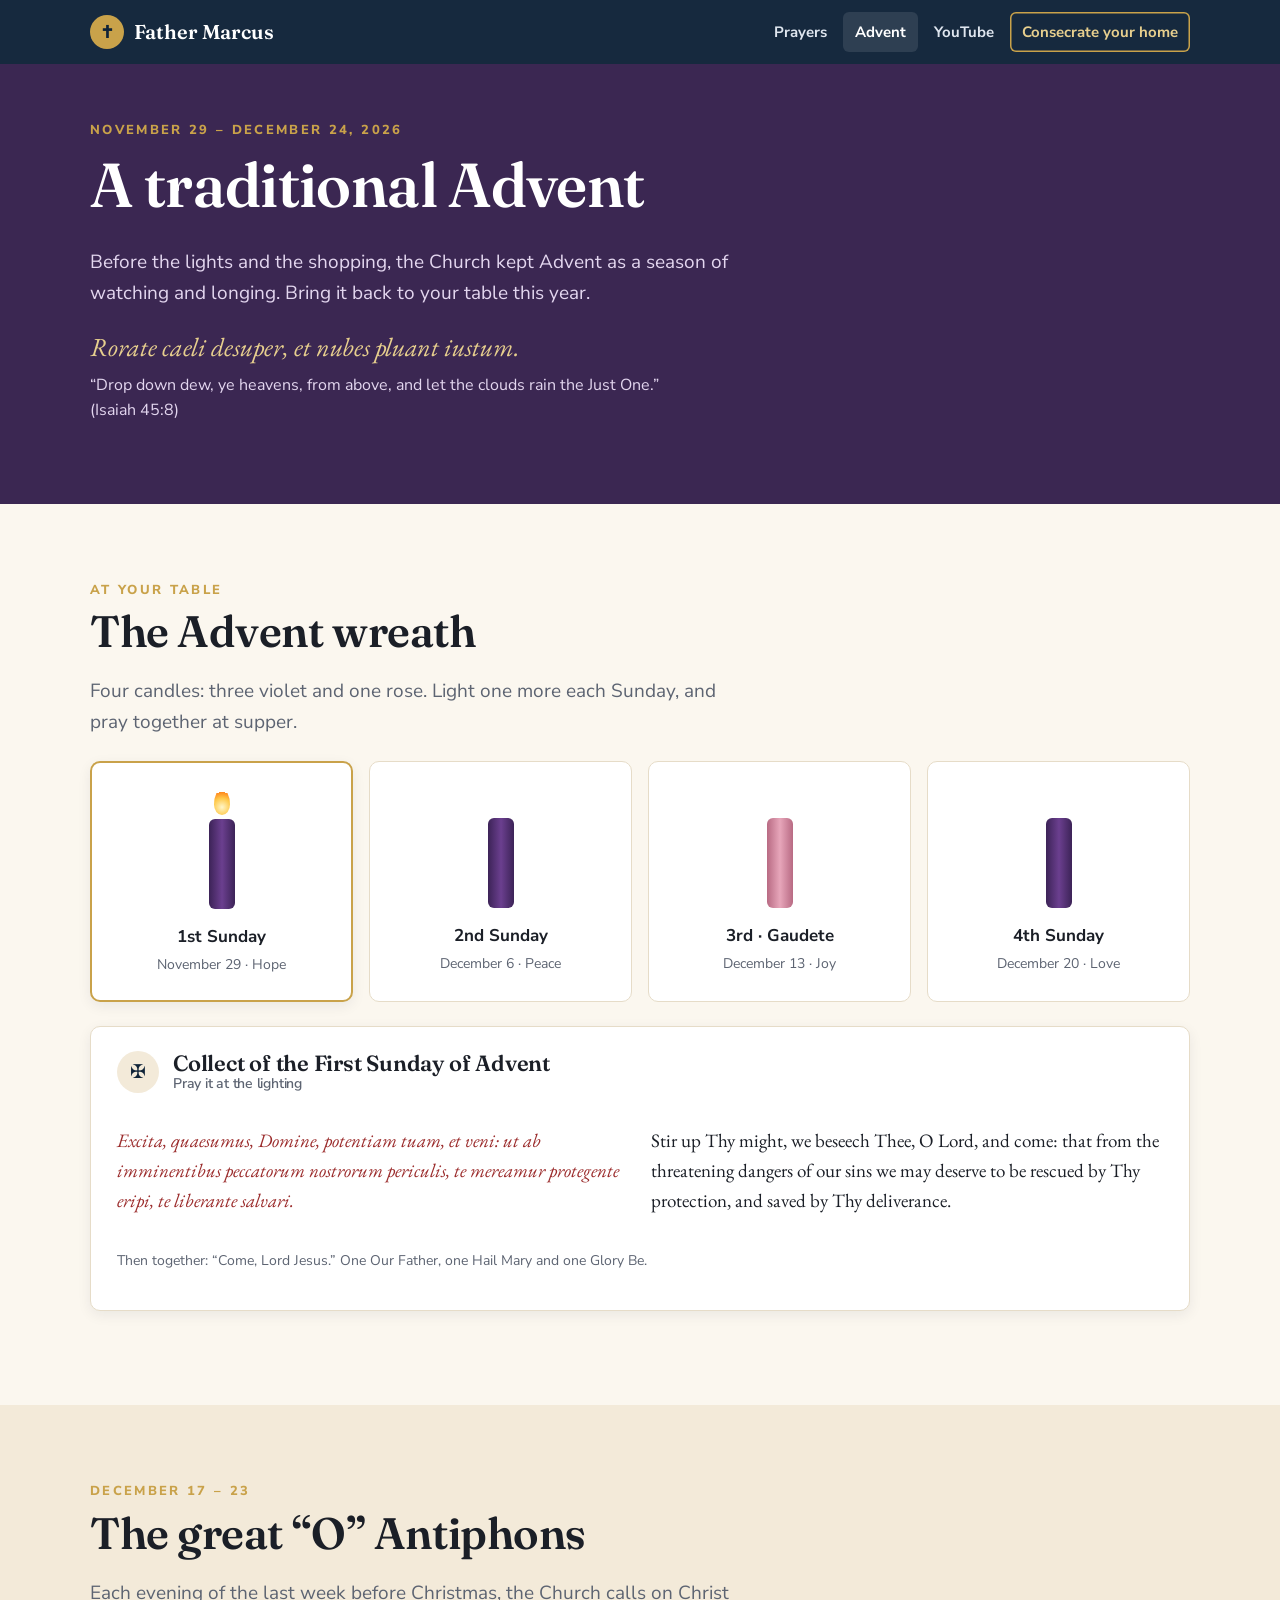
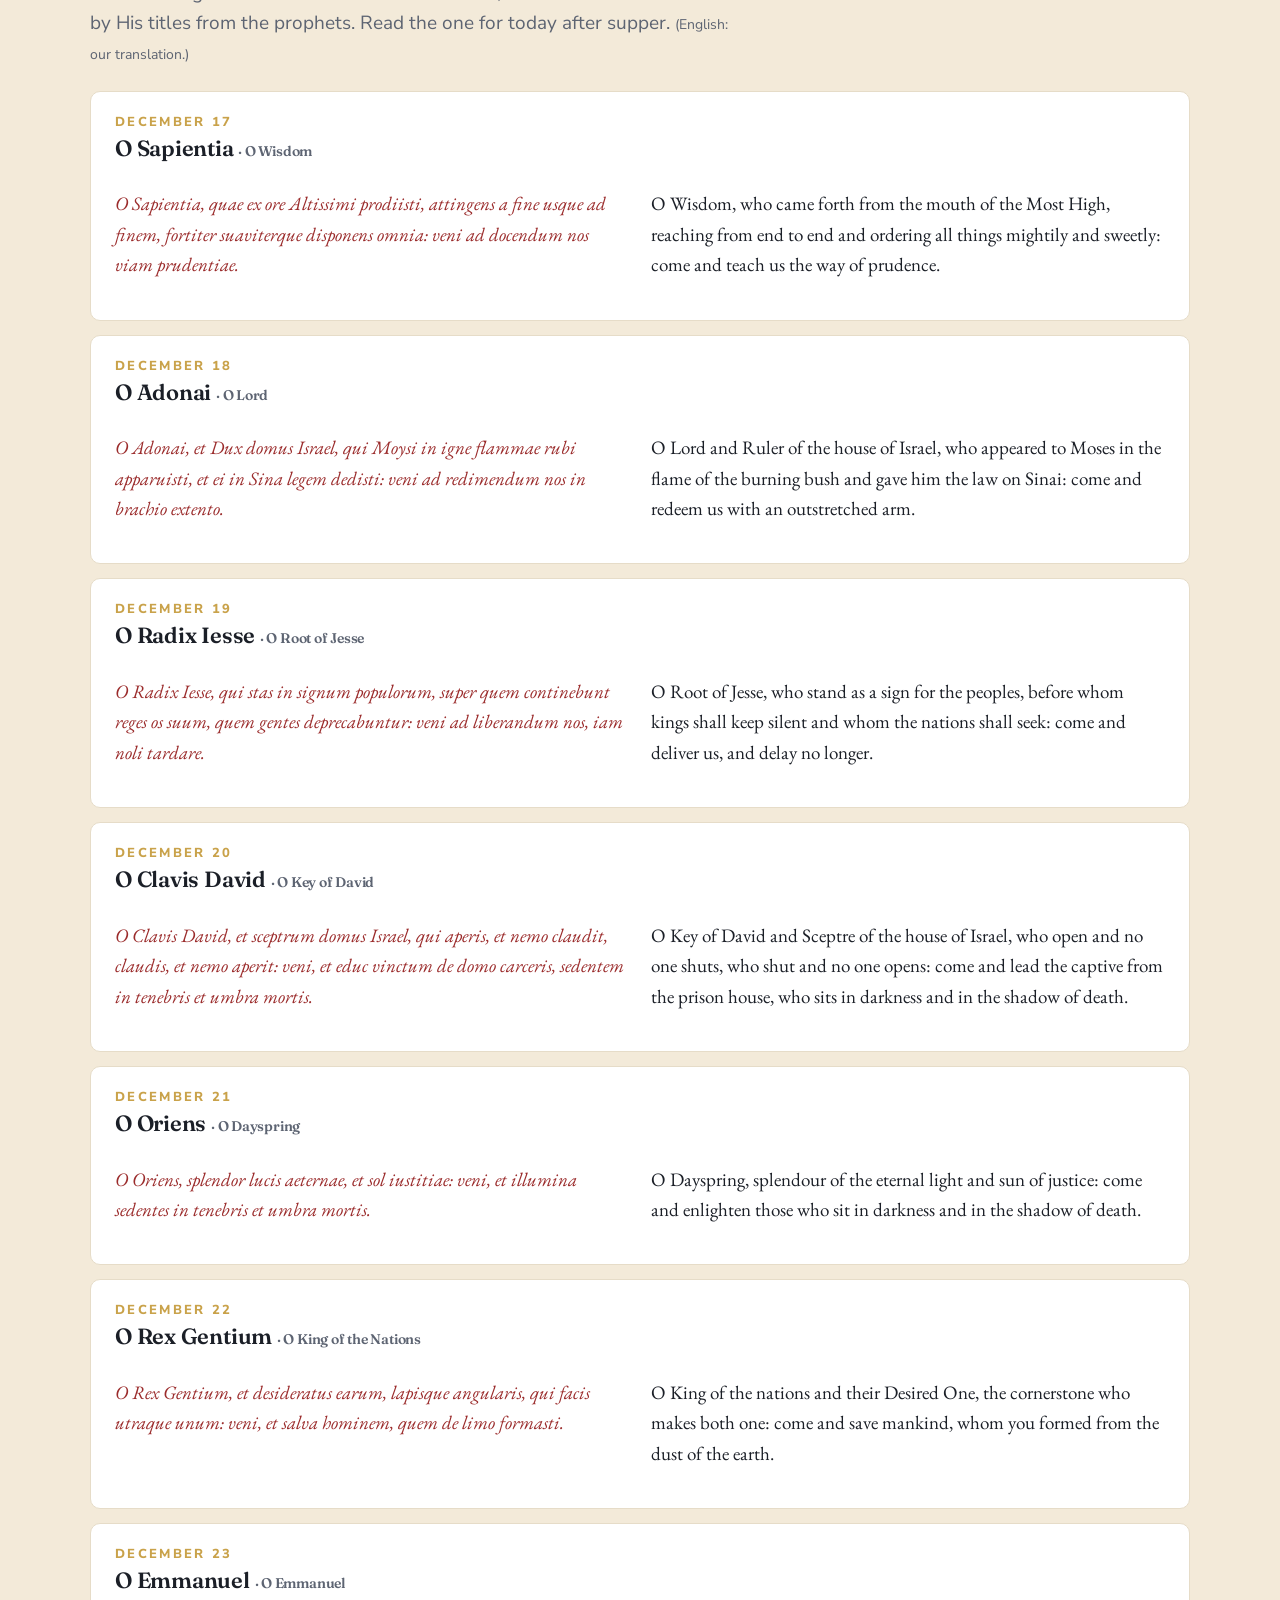
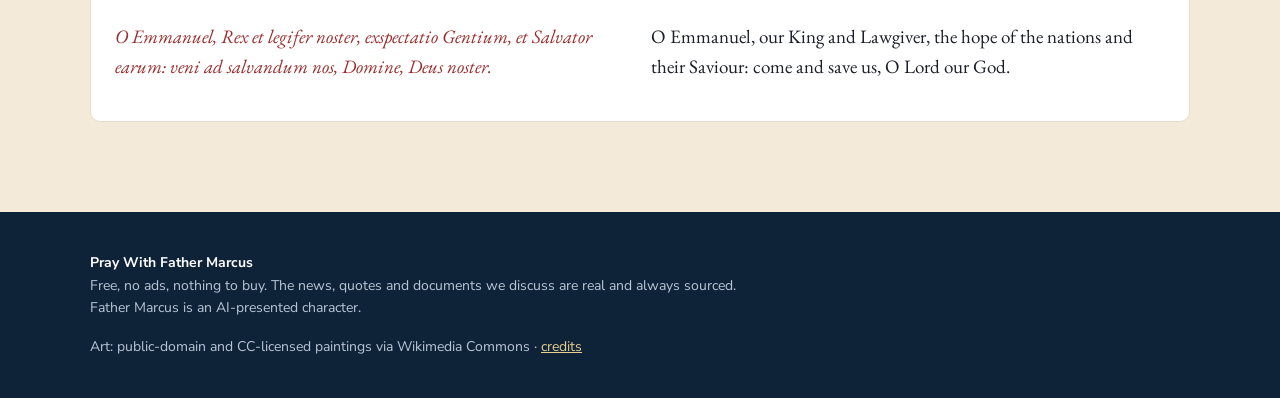
==== commit 2472ee75: "Add files via upload" ====
--- a/advent.html
+++ b/advent.html
@@ -12,7 +12,7 @@
 <body>
 <main>
   <section class="ahero"><div class="wrap">
-    <div class="kicker">🕯️ November 29 – December 24, 2026</div>
+    <div class="kicker">November 29 – December 24, 2026</div>
     <h1>A traditional Advent</h1>
     <p class="lead">Before the lights and the shopping, the Church kept Advent as a season of watching and longing. Bring it back to your table this year.</p>
     <p class="rorate">Rorate caeli desuper, et nubes pluant iustum.</p>
@@ -25,7 +25,7 @@
     <p class="lead">Four candles: three violet and one rose. Light one more each Sunday, and pray together at supper.</p>
     <div class="wreath" id="wreath"></div>
     <div class="prayer">
-      <div class="head"><div class="ico">📜</div><h3>Collect of the First Sunday of Advent<small>Pray it at the lighting</small></h3></div>
+      <div class="head"><div class="ico">✠</div><h3>Collect of the First Sunday of Advent<small>Pray it at the lighting</small></h3></div>
       <div class="two" style="margin-top:14px">
         <p class="la">Excita, quaesumus, Domine, potentiam tuam, et veni: ut ab imminentibus peccatorum nostrorum periculis, te mereamur protegente eripi, te liberante salvari.</p>
         <p class="en">Stir up Thy might, we beseech Thee, O Lord, and come: that from the threatening dangers of our sins we may deserve to be rescued by Thy protection, and saved by Thy deliverance.</p>
@@ -45,7 +45,7 @@
 const Y=2026, now=new Date();
 const S=[["1st Sunday",new Date(Y,10,29),"Hope","🙏"],["2nd Sunday",new Date(Y,11,6),"Peace","🕊️"],["3rd · Gaudete",new Date(Y,11,13),"Joy","🌹"],["4th Sunday",new Date(Y,11,20),"Love","❤️"]];
 let cur=-1; S.forEach((s,i)=>{ if(now>=s[1]) cur=i; }); const live = now < new Date(Y,11,25);
-document.getElementById("wreath").innerHTML=S.map((s,i)=>`<div class="candle ${i===2?'rose':''} ${live&&i<=cur?'lit':''} ${live&&i===cur?'today':''}"><div class="wax"></div><b>${s[3]} ${s[0]}</b><br><span class="note">${s[1].toLocaleDateString('en-US',{month:'long',day:'numeric'})} · ${s[2]}</span></div>`).join("");
+document.getElementById("wreath").innerHTML=S.map((s,i)=>`<div class="candle ${i===2?'rose':''} ${live&&i<=cur?'lit':''} ${live&&i===cur?'today':''}"><div class="wax"></div><b>${s[0]}</b><br><span class="note">${s[1].toLocaleDateString('en-US',{month:'long',day:'numeric'})} · ${s[2]}</span></div>`).join("");
 const A=[
  [17,"O Sapientia","O Wisdom","O Sapientia, quae ex ore Altissimi prodiisti, attingens a fine usque ad finem, fortiter suaviterque disponens omnia: veni ad docendum nos viam prudentiae.","O Wisdom, who came forth from the mouth of the Most High, reaching from end to end and ordering all things mightily and sweetly: come and teach us the way of prudence."],
  [18,"O Adonai","O Lord","O Adonai, et Dux domus Israel, qui Moysi in igne flammae rubi apparuisti, et ei in Sina legem dedisti: veni ad redimendum nos in brachio extento.","O Lord and Ruler of the house of Israel, who appeared to Moses in the flame of the burning bush and gave him the law on Sinai: come and redeem us with an outstretched arm."],
--- a/styles.css
+++ b/styles.css
@@ -2,7 +2,7 @@
   --navy:#0f2338; --navy2:#173553; --ivory:#fbf7ef; --cream:#f3ead9; --ink:#1b1f27; --muted:#5d6472;
   --gold:#c9a24a; --gold2:#e7cf8e; --red:#9b2c2c; --line:#e6dcc8; --violet:#4a2c6b;
   --h:"Fraunces",Georgia,serif; --b:"Nunito Sans",system-ui,sans-serif; --p:"EB Garamond",Georgia,serif;
-  --r:18px; --shadow:0 10px 30px rgba(15,35,56,.10);
+  --r:10px; --shadow:0 4px 14px rgba(15,35,56,.07);
 }
 *{box-sizing:border-box}
 html{scroll-behavior:smooth}
@@ -22,28 +22,28 @@
 .brand{display:flex;align-items:center;gap:10px;color:#fff;text-decoration:none;font-family:var(--h);font-size:20px;font-weight:600}
 .brand .mark{width:34px;height:34px;border-radius:50%;background:var(--gold);color:var(--navy);display:grid;place-items:center;font-size:17px}
 nav{display:flex;gap:4px;align-items:center}
-nav a{color:#dfe6ef;text-decoration:none;font-weight:700;font-size:15px;padding:8px 12px;border-radius:999px;white-space:nowrap}
+nav a{color:#dfe6ef;text-decoration:none;font-weight:700;font-size:15px;padding:8px 12px;border-radius:6px;white-space:nowrap}
 nav a:hover,nav a.on{background:rgba(255,255,255,.1);color:#fff}
-nav a.cta{background:var(--gold);color:var(--navy)}
+nav a.cta{background:transparent;color:var(--gold2);box-shadow:inset 0 0 0 1.5px var(--gold)}
 .burger{display:none;background:none;border:0;color:#fff;font-size:26px;cursor:pointer}
 /* buttons */
-.btn{display:inline-flex;align-items:center;justify-content:center;gap:8px;font-family:var(--b);font-weight:800;font-size:16px;padding:14px 24px;border-radius:999px;text-decoration:none;border:0;cursor:pointer;transition:transform .15s,box-shadow .15s}
-.btn:hover{transform:translateY(-2px);box-shadow:0 8px 20px rgba(0,0,0,.18)}
-.btn.gold{background:linear-gradient(180deg,var(--gold2),var(--gold));color:var(--navy)}
+.btn{display:inline-flex;align-items:center;justify-content:center;gap:8px;font-family:var(--b);font-weight:800;font-size:16px;padding:13px 22px;border-radius:8px;text-decoration:none;border:0;cursor:pointer;transition:transform .15s,box-shadow .15s}
+.btn:hover{filter:brightness(.96)}
+.btn.gold{background:var(--gold);color:var(--navy)}
 .btn.navy{background:var(--navy);color:#fff}
 .btn.white{background:#fff;color:var(--navy)}
 .btn.line{background:transparent;color:#fff;box-shadow:inset 0 0 0 2px rgba(255,255,255,.7)}
 .btn.lineDark{background:#fff;color:var(--navy);box-shadow:inset 0 0 0 2px var(--navy)}
 .btn.wa{background:#25d366;color:#fff}
 /* hero */
-.hero{background:radial-gradient(120% 120% at 0% 0%,#1d4166 0%,var(--navy) 55%,#0a1828 100%);color:#fff;overflow:hidden}
+.hero{background:var(--navy);color:#fff;overflow:hidden}
 .hero .grid{display:grid;grid-template-columns:1.05fr .95fr;min-height:560px}
 .hero .txt{padding:64px 24px 80px 0;display:flex;flex-direction:column;justify-content:center}
 .hero h1{color:#fff} .hero h1 em{font-style:italic;color:var(--gold2)}
 .hero p{font-size:20px;color:#c9d4e1;max-width:36ch;margin:0}
 .hero .acts{display:flex;flex-wrap:wrap;gap:12px;margin:26px 0 20px}
-.trust{display:flex;flex-wrap:wrap;gap:8px}
-.trust span{background:rgba(255,255,255,.08);border:1px solid rgba(255,255,255,.14);padding:6px 12px;border-radius:999px;font-size:14px;color:#e8eef5}
+.trust{display:flex;flex-wrap:wrap;gap:0}
+.trust span{font-size:14px;color:#aebdcd} .trust span+span:before{content:'·';margin:0 10px 0 2px;color:var(--gold)}
 .hero .pic{position:relative;min-height:420px}
 .hero .pic img{position:absolute;inset:0;width:100%;height:100%;object-fit:cover;object-position:55% 25%}
 .hero .pic:before{content:"";position:absolute;inset:0;z-index:1;background:linear-gradient(90deg,var(--navy) 0%,rgba(15,35,56,0) 38%)}
@@ -51,30 +51,30 @@
 .hero .badge small{display:block;font-weight:600;color:var(--muted);font-size:13px}
 /* quick tiles */
 .tiles{display:grid;grid-template-columns:repeat(4,1fr);gap:16px;margin-top:-44px;position:relative;z-index:3}
-.tile{background:#fff;border-radius:var(--r);padding:18px;box-shadow:var(--shadow);text-decoration:none;color:var(--ink);display:flex;gap:14px;align-items:center;transition:transform .15s}
-.tile:hover{transform:translateY(-4px)}
-.ico{flex:none;width:52px;height:52px;border-radius:50%;display:grid;place-items:center;font-size:25px;background:var(--cream)}
+.tile{background:#fff;border:1px solid var(--line);border-radius:var(--r);padding:16px;box-shadow:var(--shadow);text-decoration:none;color:var(--ink);display:flex;gap:14px;align-items:center;transition:transform .15s}
+.tile:hover{border-color:var(--gold)}
+.ico{flex:none;width:42px;height:42px;border-radius:50%;display:grid;place-items:center;font-size:19px;background:var(--cream);color:var(--navy);font-family:var(--h)}
 .tile b{display:block;font-size:16px;line-height:1.2} .tile span{font-size:14px;color:var(--muted);line-height:1.3}
 section{padding:76px 0}
 section.cream{background:var(--cream)}
 /* prayer grid */
 .pgrid{display:grid;grid-template-columns:repeat(4,1fr);gap:16px;margin-top:30px}
 .pcard{background:#fff;border:1px solid var(--line);border-radius:var(--r);padding:20px;text-decoration:none;color:var(--ink);transition:transform .15s,box-shadow .15s;display:flex;flex-direction:column;gap:8px}
-.pcard:hover{transform:translateY(-4px);box-shadow:var(--shadow);border-color:var(--gold)}
+.pcard:hover{border-color:var(--gold)}
 .pcard b{font-family:var(--h);font-size:19px;font-weight:600;line-height:1.2} .pcard span{font-size:14px;color:var(--muted)}
 .more{display:inline-block;margin-top:26px;font-weight:800;color:var(--navy2);text-decoration:none}
 /* feature */
 .feature{display:grid;grid-template-columns:.9fr 1.1fr;gap:56px;align-items:center}
 .feature .stack{position:relative;max-width:420px;margin:0 auto}
-.feature canvas{width:100%;height:auto;border-radius:8px;box-shadow:0 30px 60px rgba(15,35,56,.28);transform:rotate(-2.5deg);background:#fff;display:block}
-.feature .tag{position:absolute;right:-10px;top:24px;background:var(--red);color:#fff;font-weight:800;border-radius:999px;padding:8px 14px;font-size:14px;transform:rotate(4deg);box-shadow:var(--shadow)}
+.feature canvas{width:100%;height:auto;border-radius:8px;box-shadow:0 30px 60px rgba(15,35,56,.28);transform:rotate(-1deg);background:#fff;display:block}
+.feature .tag{display:none}
 .checks{list-style:none;padding:0;margin:16px 0 26px}
 .checks li{padding:6px 0 6px 36px;position:relative;font-size:17px}
 .checks li:before{content:"✓";position:absolute;left:0;top:7px;width:24px;height:24px;border-radius:50%;background:var(--gold);color:var(--navy);display:grid;place-items:center;font-weight:900;font-size:14px}
 /* band */
-.band{border-radius:26px;padding:40px 44px;color:#fff;background:linear-gradient(120deg,#22133a,var(--violet) 60%,#6b3f8f);display:flex;align-items:center;justify-content:space-between;gap:24px;flex-wrap:wrap;box-shadow:var(--shadow)}
+.band{border-radius:var(--r);padding:36px 40px;color:#fff;background:#3b2752;display:flex;align-items:center;justify-content:space-between;gap:24px;flex-wrap:wrap;box-shadow:var(--shadow)}
 .band h2{color:#fff;margin:.1em 0} .band p{margin:0;color:#e6dcf0}
-.candles{font-size:30px;letter-spacing:4px}
+.candles{display:none}
 /* channel */
 .chan{display:grid;grid-template-columns:auto 1fr auto;gap:22px;align-items:center;background:#fff;border:1px solid var(--line);border-radius:var(--r);padding:22px;box-shadow:var(--shadow)}
 .chan img{width:104px;height:104px;border-radius:50%;object-fit:cover;object-position:62% 18%;border:3px solid var(--gold)}
@@ -84,7 +84,7 @@
 footer .wrap{display:flex;flex-wrap:wrap;justify-content:space-between;gap:16px}
 footer a{color:var(--gold2)}
 /* page hero (inner pages) */
-.phero{background:radial-gradient(120% 140% at 100% 0%,#1d4166 0%,var(--navy) 60%);color:#fff;padding:56px 0 64px}
+.phero{background:var(--navy);color:#fff;padding:56px 0 64px}
 .phero h1{color:#fff} .phero .lead{color:#c9d4e1}
 /* generator */
 .gen{display:grid;grid-template-columns:1fr 1fr;gap:32px;align-items:start;margin-top:-36px;position:relative;z-index:2}
@@ -111,7 +111,7 @@
 .howto b{display:block;margin-bottom:4px}
 /* prayers page */
 .chips{display:flex;flex-wrap:wrap;gap:8px;margin-top:22px}
-.chips a{background:rgba(255,255,255,.1);border:1px solid rgba(255,255,255,.2);border-radius:999px;padding:8px 14px;text-decoration:none;color:#fff;font-weight:700;font-size:14px}
+.chips a{background:rgba(255,255,255,.06);border:1px solid rgba(255,255,255,.2);border-radius:6px;padding:8px 14px;text-decoration:none;color:#fff;font-weight:700;font-size:14px}
 .chips a:hover{background:rgba(255,255,255,.2)}
 .prayer{background:#fff;border:1px solid var(--line);border-radius:var(--r);padding:24px 26px;margin:18px 0;scroll-margin-top:90px;box-shadow:var(--shadow)}
 .prayer .head{display:flex;gap:14px;align-items:center}
@@ -122,10 +122,10 @@
 .ptext{font-family:var(--p);font-size:22px;line-height:1.55;margin:10px 0 16px}
 .ptext.la{font-style:italic;color:var(--red)}
 .share{display:flex;gap:8px;flex-wrap:wrap}
-.share button{border:1px solid var(--line);background:#fff;border-radius:999px;padding:9px 16px;font-family:var(--b);font-weight:800;cursor:pointer}
+.share button{border:1px solid var(--line);background:#fff;border-radius:8px;padding:9px 16px;font-family:var(--b);font-weight:800;cursor:pointer}
 .share .w{background:#25d366;color:#fff;border-color:#25d366}
 /* advent */
-.ahero{background:linear-gradient(120deg,#1c0f30,var(--violet) 65%,#6b3f8f);color:#fff;padding:56px 0 64px}
+.ahero{background:#3b2752;color:#fff;padding:56px 0 64px}
 .ahero h1{color:#fff} .ahero .lead{color:#e3d6ef}
 .rorate{font-family:var(--p);font-style:italic;font-size:26px;color:var(--gold2);margin:18px 0 0}
 .wreath{display:grid;grid-template-columns:repeat(4,1fr);gap:16px;margin:24px 0}
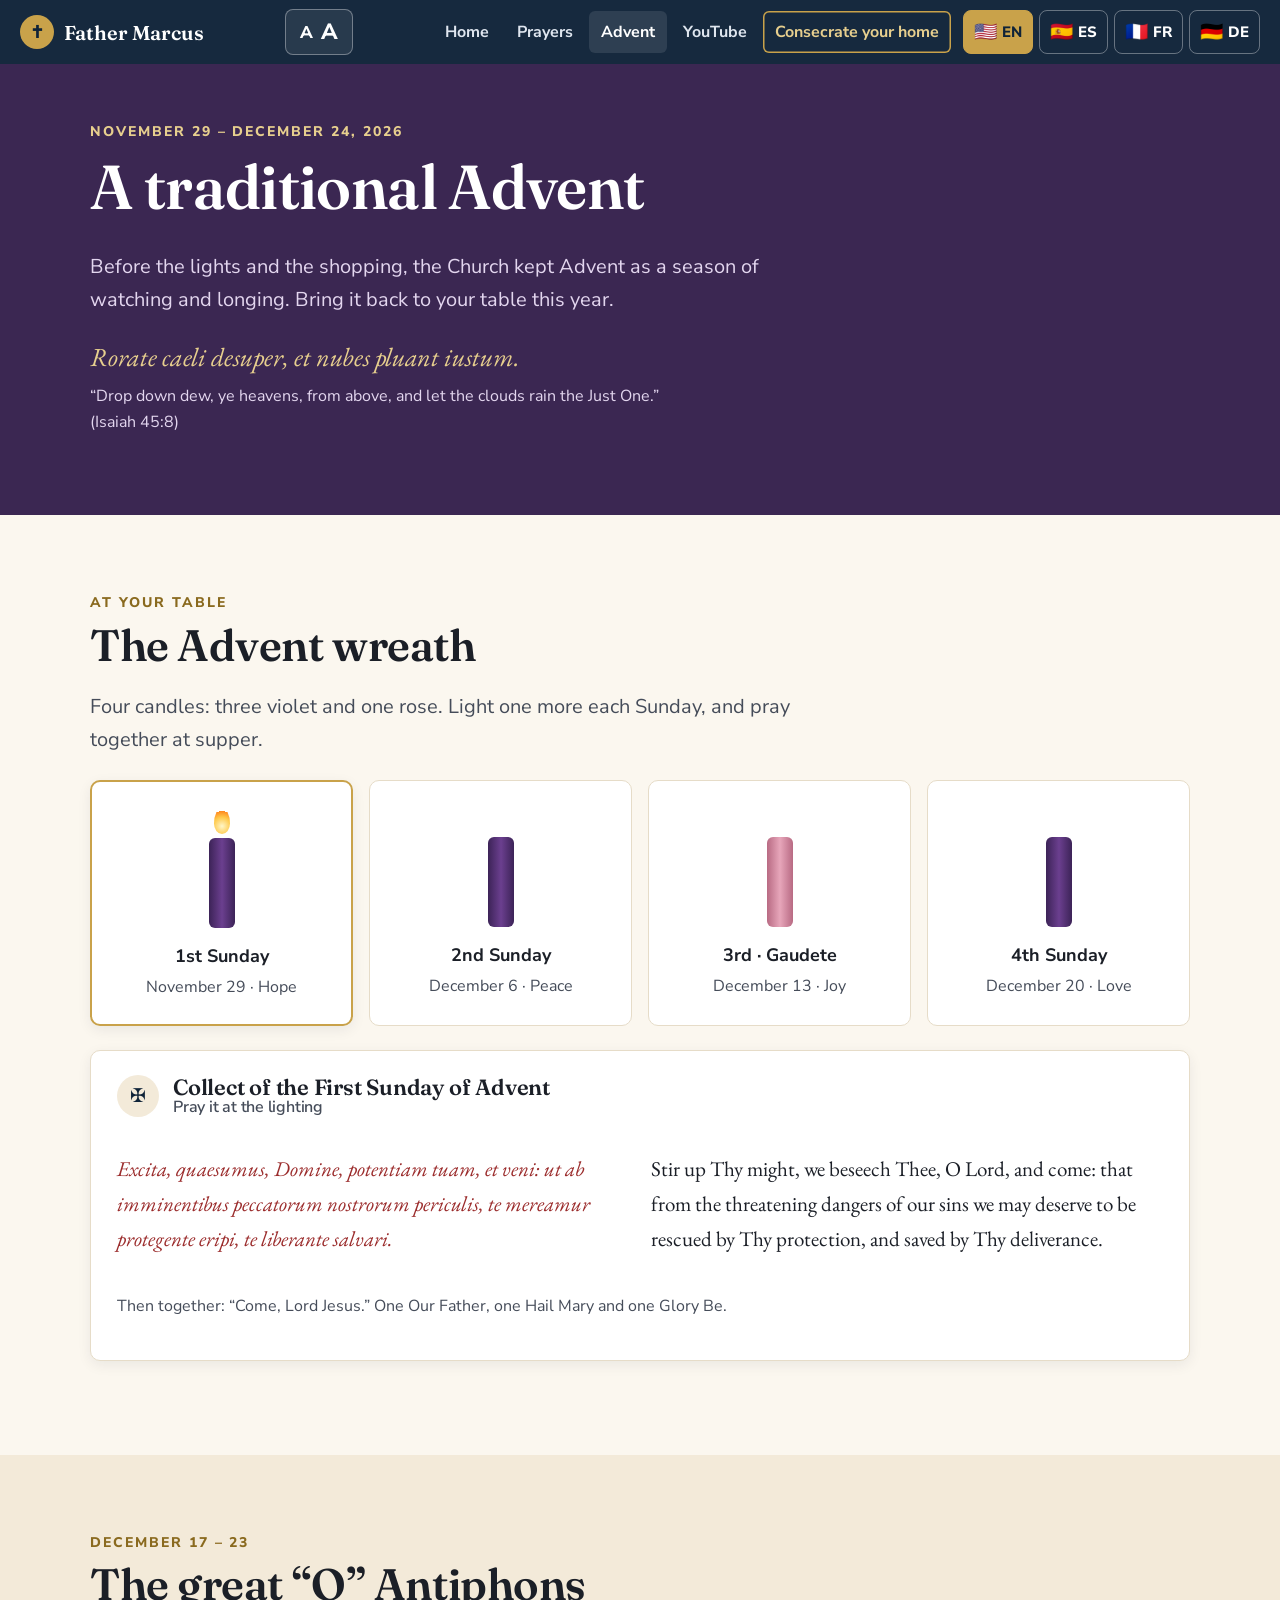
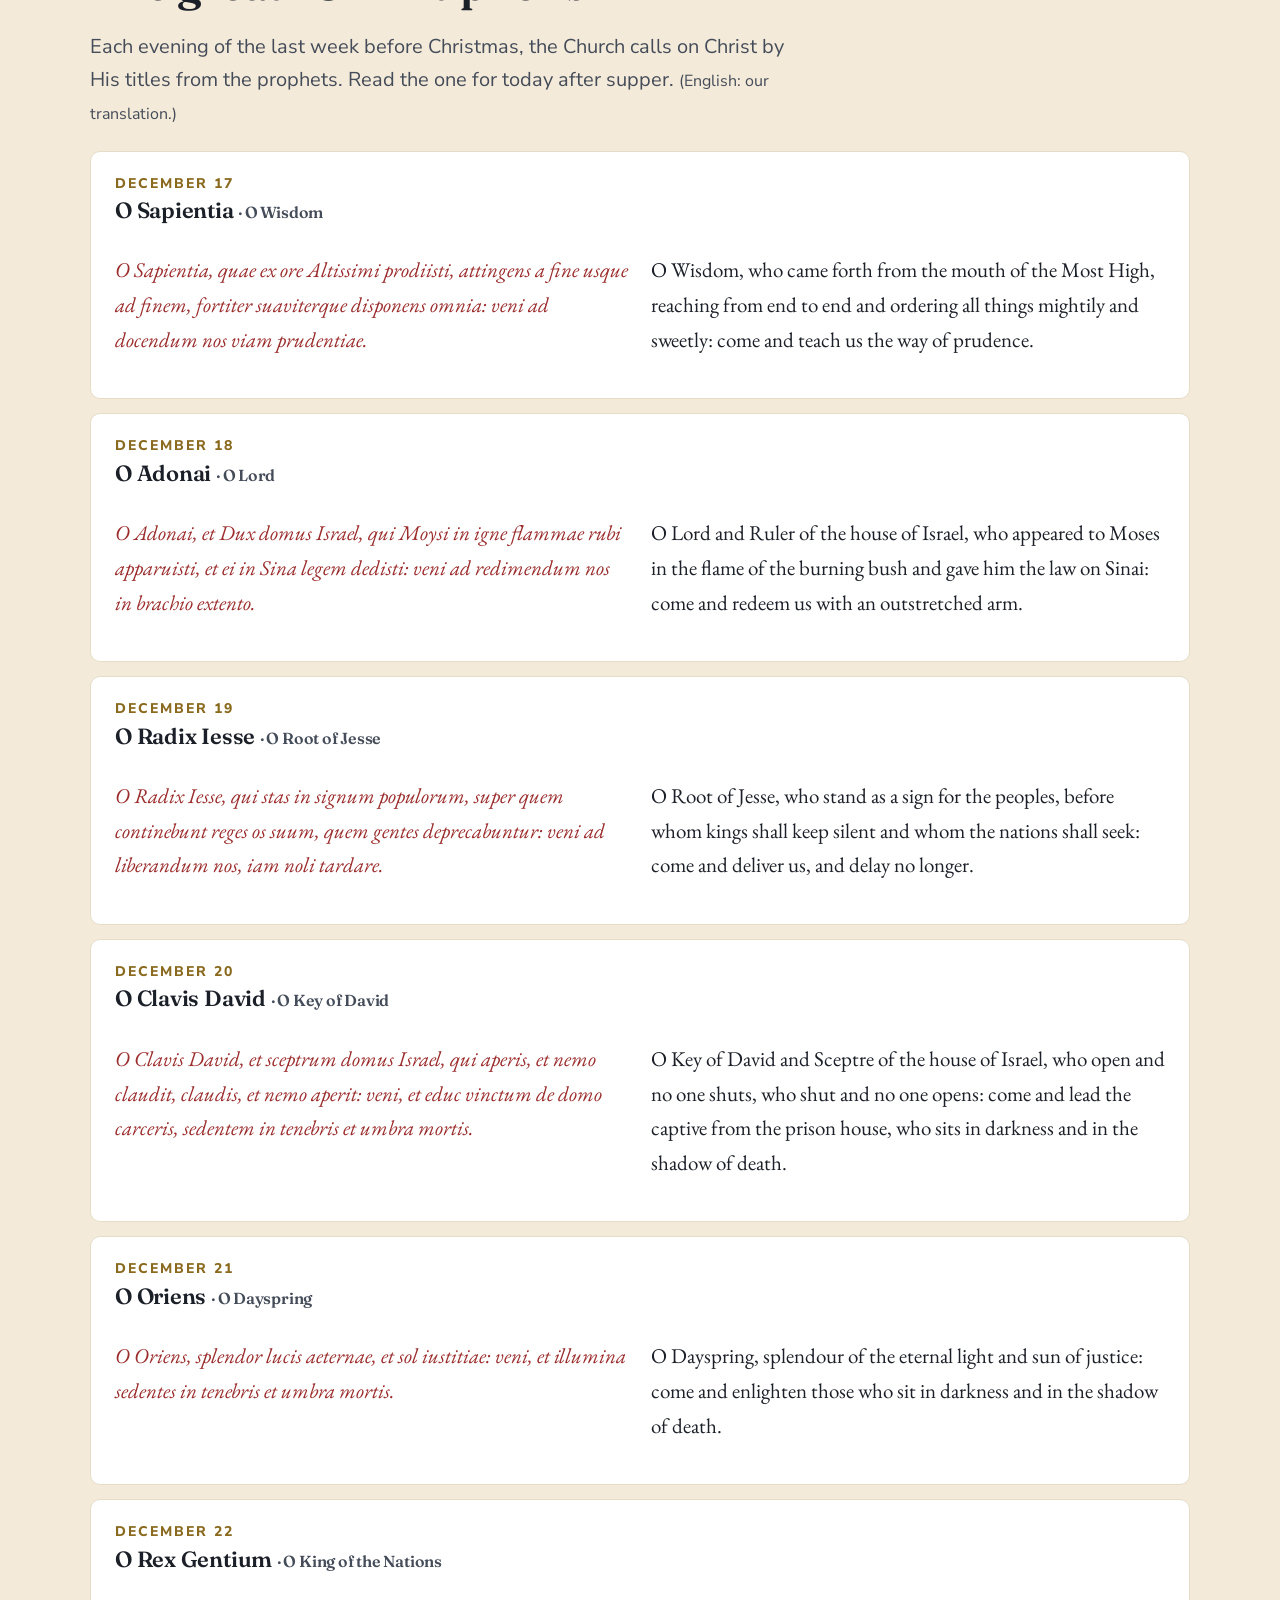
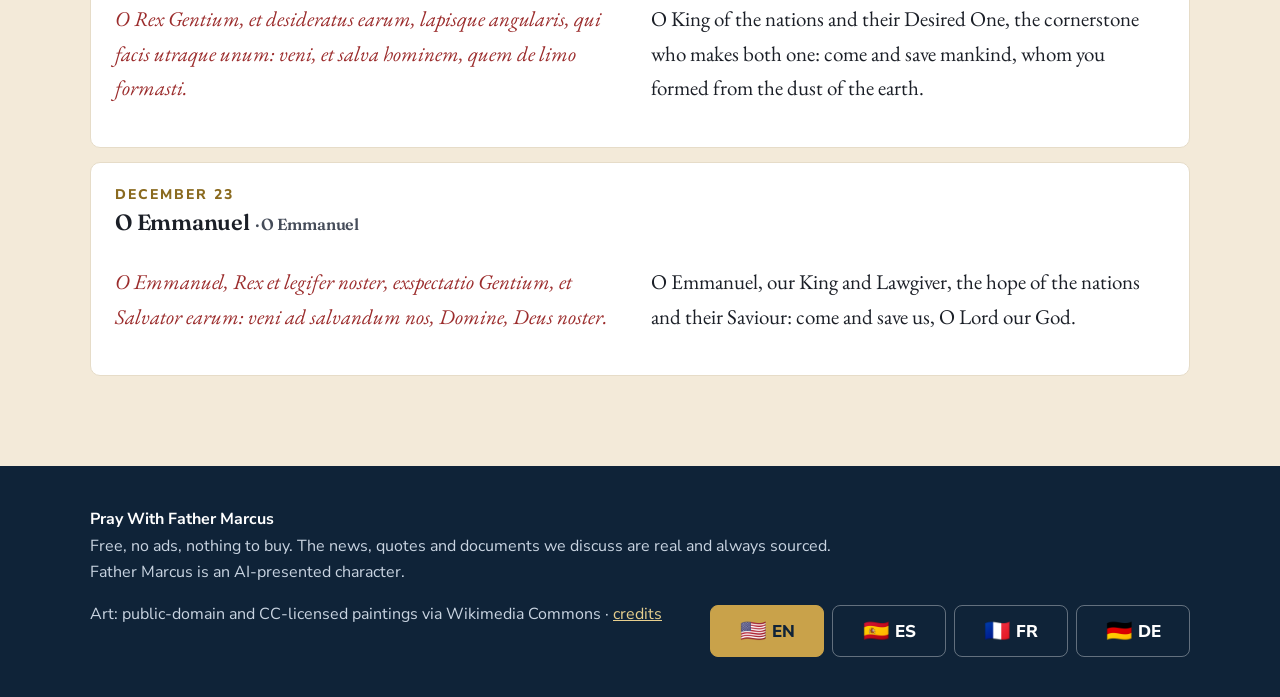
==== commit 32fc9c81: "Add Spanish, French and German versions" ====
--- a/advent.html
+++ b/advent.html
@@ -2,60 +2,111 @@
 <html lang="en">
 <head>
 <meta charset="utf-8"><meta name="viewport" content="width=device-width,initial-scale=1">
-<title>A Traditional Advent · Father Marcus</title>
-<meta name="description" content="Prepare for Christmas the traditional way: the Advent wreath, the Rorate Caeli and the great O Antiphons, December 17 to 23.">
+<title data-i18n="ad.title">A Traditional Advent · Father Marcus</title>
+<meta name="description" data-i18n-content="ad.desc" content="Prepare for Christmas the traditional way: the Advent wreath, the Rorate Caeli and the great O Antiphons, December 17 to 23.">
 <link rel="preconnect" href="https://fonts.googleapis.com"><link rel="preconnect" href="https://fonts.gstatic.com" crossorigin>
 <link href="https://fonts.googleapis.com/css2?family=Fraunces:ital,opsz,wght@0,9..144,500;0,9..144,600;1,9..144,500&family=Nunito+Sans:wght@400;600;700;800&family=EB+Garamond:ital,wght@0,400;1,400&display=swap" rel="stylesheet">
 <link rel="stylesheet" href="styles.css">
-<script src="site.js"></script>
+<script src="i18n.js"></script><script src="site.js"></script>
 </head>
 <body>
 <main>
   <section class="ahero"><div class="wrap">
-    <div class="kicker">November 29 – December 24, 2026</div>
-    <h1>A traditional Advent</h1>
-    <p class="lead">Before the lights and the shopping, the Church kept Advent as a season of watching and longing. Bring it back to your table this year.</p>
+    <div class="kicker" data-i18n="ad.kicker">November 29 – December 24, 2026</div>
+    <h1 data-i18n="ad.h1">A traditional Advent</h1>
+    <p class="lead" data-i18n="ad.lead">Before the lights and the shopping, the Church kept Advent as a season of watching and longing. Bring it back to your table this year.</p>
     <p class="rorate">Rorate caeli desuper, et nubes pluant iustum.</p>
-    <p class="lead" style="font-size:16px;margin-top:4px">“Drop down dew, ye heavens, from above, and let the clouds rain the Just One.” (Isaiah 45:8)</p>
+    <p class="lead" style="font-size:16px;margin-top:4px" id="rorateV">“Drop down dew, ye heavens, from above, and let the clouds rain the Just One.” (Isaiah 45:8)</p>
   </div></section>
 
   <section><div class="wrap">
-    <div class="kicker">At your table</div>
-    <h2>The Advent wreath</h2>
-    <p class="lead">Four candles: three violet and one rose. Light one more each Sunday, and pray together at supper.</p>
+    <div class="kicker" data-i18n="ad.k2">At your table</div>
+    <h2 data-i18n="ad.h2">The Advent wreath</h2>
+    <p class="lead" data-i18n="ad.lead2">Four candles: three violet and one rose. Light one more each Sunday, and pray together at supper.</p>
     <div class="wreath" id="wreath"></div>
     <div class="prayer">
-      <div class="head"><div class="ico">✠</div><h3>Collect of the First Sunday of Advent<small>Pray it at the lighting</small></h3></div>
+      <div class="head"><div class="ico">✠</div><h3><span data-i18n="ad.collect">Collect of the First Sunday of Advent</span><small data-i18n="ad.collectW">Pray it at the lighting</small></h3></div>
       <div class="two" style="margin-top:14px">
         <p class="la">Excita, quaesumus, Domine, potentiam tuam, et veni: ut ab imminentibus peccatorum nostrorum periculis, te mereamur protegente eripi, te liberante salvari.</p>
-        <p class="en">Stir up Thy might, we beseech Thee, O Lord, and come: that from the threatening dangers of our sins we may deserve to be rescued by Thy protection, and saved by Thy deliverance.</p>
+        <p class="en" id="collectV">Stir up Thy might, we beseech Thee, O Lord, and come: that from the threatening dangers of our sins we may deserve to be rescued by Thy protection, and saved by Thy deliverance.</p>
       </div>
-      <p class="note">Then together: “Come, Lord Jesus.” One Our Father, one Hail Mary and one Glory Be.</p>
+      <p class="note" data-i18n="ad.then">Then together: “Come, Lord Jesus.” One Our Father, one Hail Mary and one Glory Be.</p>
     </div>
   </div></section>
 
   <section class="cream"><div class="wrap">
-    <div class="kicker">December 17 – 23</div>
-    <h2>The great “O” Antiphons</h2>
-    <p class="lead">Each evening of the last week before Christmas, the Church calls on Christ by His titles from the prophets. Read the one for today after supper. <span class="note">(English: our translation.)</span></p>
+    <div class="kicker" data-i18n="ad.k3">December 17 – 23</div>
+    <h2 data-i18n="ad.h3">The great “O” Antiphons</h2>
+    <p class="lead" data-i18n="ad.lead3">Each evening of the last week before Christmas, the Church calls on Christ by His titles from the prophets. Read the one for today after supper. <span class="note">(English: our translation.)</span></p>
     <div id="ants" style="margin-top:22px"></div>
   </div></section>
 </main>
 <script>
+// Vernacular texts per language (sources: PRAYER_SOURCES.txt). The Latin is the same in every language.
+const AV = {
+ en: {
+  rorate: "“Drop down dew, ye heavens, from above, and let the clouds rain the Just One.” (Isaiah 45:8)",
+  collect: "Stir up Thy might, we beseech Thee, O Lord, and come: that from the threatening dangers of our sins we may deserve to be rescued by Thy protection, and saved by Thy deliverance.",
+  ants: ["O Wisdom","O Lord","O Root of Jesse","O Key of David","O Dayspring","O King of the Nations","O Emmanuel"],
+  txt: ["O Wisdom, who came forth from the mouth of the Most High, reaching from end to end and ordering all things mightily and sweetly: come and teach us the way of prudence.",
+   "O Lord and Ruler of the house of Israel, who appeared to Moses in the flame of the burning bush and gave him the law on Sinai: come and redeem us with an outstretched arm.",
+   "O Root of Jesse, who stand as a sign for the peoples, before whom kings shall keep silent and whom the nations shall seek: come and deliver us, and delay no longer.",
+   "O Key of David and Sceptre of the house of Israel, who open and no one shuts, who shut and no one opens: come and lead the captive from the prison house, who sits in darkness and in the shadow of death.",
+   "O Dayspring, splendour of the eternal light and sun of justice: come and enlighten those who sit in darkness and in the shadow of death.",
+   "O King of the nations and their Desired One, the cornerstone who makes both one: come and save mankind, whom you formed from the dust of the earth.",
+   "O Emmanuel, our King and Lawgiver, the hope of the nations and their Saviour: come and save us, O Lord our God."]},
+ es: {
+  rorate: "«Cielos, enviad rocío de lo alto, y las nubes lluevan al Justo.» (Isaías 45, 8)",
+  collect: "Despierta, Señor, tu potencia y ven; para que con tu protección merezcamos ser libres de los peligros que nos amenazan por nuestros pecados, y ser salvos con tu gracia. Tú que vives y reinas.",
+  ants: ["Oh Sabiduría","Oh Adonai","Oh Renuevo del tronco de Jesé","Oh Llave de David","Oh Sol que naces de lo alto","Oh Rey de las naciones","Oh Emmanuel"],
+  txt: ["Oh Sabiduría, que brotaste de los labios del Altísimo, abarcando del uno al otro confín y ordenándolo todo con firmeza y suavidad, ven y muéstranos el camino de la salvación.",
+   "Oh Adonai, Pastor de la casa de Israel, que te apareciste a Moisés en la zarza ardiente y en el Sinaí le diste tu ley, ven y líbranos con el poder de tu brazo.",
+   "Oh Renuevo del tronco de Jesé, que te alzas como un signo para los pueblos, ante quien los reyes enmudecen y cuyo auxilio imploran las naciones, ven a librarnos, no tardes más.",
+   "Oh Llave de David y Cetro de la casa de Israel, que abres y nadie puede cerrar, cierras y nadie puede abrir, ven y libra a los cautivos que viven en tinieblas y en sombra de muerte.",
+   "Oh Sol que naces de lo alto, Resplandor de la luz eterna, Sol de justicia, ven ahora a iluminar a los que viven en tinieblas y en sombra de muerte.",
+   "Oh Rey de las naciones y Deseado de los pueblos, Piedra angular de la Iglesia, que haces de dos pueblos uno, ven y salva al hombre que formaste del barro de la tierra.",
+   "Oh Emmanuel, rey y legislador nuestro, esperanza de las naciones y salvador de los pueblos, ven a salvarnos, Señor Dios nuestro."]},
+ fr: {
+  rorate: "« Répandez, ô cieux, votre rosée, et vous, nuées, faites pleuvoir le Juste. » (Isaïe 45, 8)",
+  collect: "Réveille, Seigneur, ta puissance, et viens : pour que nous méritions d'être arrachés aux périls imminents auxquels nous exposent nos péchés, et que nous soyons sauvés par ton action libératrice. Toi qui vis et règnes avec Dieu le Père en l'unité du Saint-Esprit, Dieu pour les siècles des siècles. Amen.",
+  ants: ["Ô Sagesse","Ô Chef de ton peuple","Ô Rameau de Jessé","Ô Clé de David","Ô Soleil levant","Ô Roi de l'univers","Ô Emmanuel"],
+  txt: ["Ô Sagesse de la bouche du Très-Haut, toi qui régis l'univers avec force et douceur, enseigne-nous le chemin de vérité, viens, Seigneur, viens nous sauver !",
+   "Ô Chef de ton peuple Israël, tu te révèles à Moïse dans le buisson ardent et tu lui donnes la Loi sur la montagne, délivre-nous par la vigueur de ton bras, viens, Seigneur, viens nous sauver !",
+   "Ô Rameau de Jessé, étendard dressé à la face des nations, les rois sont muets devant toi, tandis que les peuples t'appellent : délivre-nous, ne tarde plus, viens, Seigneur, viens nous sauver !",
+   "Ô Clé de David, ô Sceptre d'Israël, tu ouvres, et nul ne fermera, tu fermes, et nul n'ouvrira : arrache les captifs aux ténèbres, viens, Seigneur, viens nous sauver !",
+   "Ô Soleil levant, splendeur de justice et lumière éternelle, illumine ceux qui habitent les ténèbres et l'ombre de la mort, viens, Seigneur, viens nous sauver !",
+   "Ô Roi de l'univers, ô Désiré des nations, pierre angulaire qui joint ensemble l'un et l'autre mur, force de l'homme pétri de limon, viens, Seigneur, viens nous sauver !",
+   "Ô Emmanuel, notre Législateur et notre Roi, espérance et salut des nations, viens, Seigneur, viens nous sauver !"]},
+ de: {
+  rorate: "„Tauet, ihr Himmel, von oben; ihr Wolken, regnet herab den Gerechten.“ (Jesaja 45,8)",
+  collect: "Biete auf, o Herr, deine Macht und komm, damit wir verdienen, durch deinen Schutz den drohenden Gefahren unserer Sünden entrissen und durch deine Befreiung gerettet zu werden. Der du lebst und herrschest in Ewigkeit. Amen.",
+  ants: ["O Weisheit","O Adonai","O Spross aus Isais Wurzel","O Schlüssel Davids","O Morgenstern","O König aller Völker","O Immanuel"],
+  txt: ["O Weisheit, hervorgegangen aus dem Munde des Höchsten, die Welt umspannst du von einem Ende zum andern, in Kraft und Milde ordnest du alles: o komm und offenbare uns den Weg der Weisheit und der Einsicht!",
+   "O Adonai, Herr und Führer des Hauses Israel, im flammenden Dornbusch bist du dem Mose erschienen und hast ihm auf dem Berg das Gesetz gegeben: o komm und befreie uns mit deinem starken Arm!",
+   "O Spross aus Isais Wurzel, gesetzt zum Zeichen für die Völker, vor dir verstummen die Herrscher der Erde, dich flehen an die Völker: o komm und errette uns, erhebe dich, säume nicht länger!",
+   "O Schlüssel Davids, Zepter des Hauses Israel, du öffnest, und niemand kann schließen, du schließt, und keine Macht vermag zu öffnen: o komm und öffne den Kerker der Finsternis und die Fessel des Todes!",
+   "O Morgenstern, Glanz des unversehrten Lichtes, der Gerechtigkeit strahlende Sonne: o komm und erleuchte, die da sitzen in Finsternis und im Schatten des Todes!",
+   "O König aller Völker, ihre Erwartung und Sehnsucht, Schlussstein, der den Bau zusammenhält: o komm und errette den Menschen, den du aus Erde gebildet!",
+   "O Immanuel, unser König und Lehrer, du Hoffnung und Heiland der Völker: o komm, eile und schaffe uns Hilfe, du unser Herr und unser Gott!"]}
+};
+const V = AV[FM_LANG] || AV.en, LOC = FM_LOCALE;
+document.getElementById("rorateV").textContent = V.rorate;
+document.getElementById("collectV").textContent = V.collect;
 const Y=2026, now=new Date();
-const S=[["1st Sunday",new Date(Y,10,29),"Hope","🙏"],["2nd Sunday",new Date(Y,11,6),"Peace","🕊️"],["3rd · Gaudete",new Date(Y,11,13),"Joy","🌹"],["4th Sunday",new Date(Y,11,20),"Love","❤️"]];
+const S=[[T("ad.s1"),new Date(Y,10,29),T("ad.v1"),"🙏"],[T("ad.s2"),new Date(Y,11,6),T("ad.v2"),"🕊️"],[T("ad.s3"),new Date(Y,11,13),T("ad.v3"),"🌹"],[T("ad.s4"),new Date(Y,11,20),T("ad.v4"),"❤️"]];
 let cur=-1; S.forEach((s,i)=>{ if(now>=s[1]) cur=i; }); const live = now < new Date(Y,11,25);
-document.getElementById("wreath").innerHTML=S.map((s,i)=>`<div class="candle ${i===2?'rose':''} ${live&&i<=cur?'lit':''} ${live&&i===cur?'today':''}"><div class="wax"></div><b>${s[0]}</b><br><span class="note">${s[1].toLocaleDateString('en-US',{month:'long',day:'numeric'})} · ${s[2]}</span></div>`).join("");
-const A=[
- [17,"O Sapientia","O Wisdom","O Sapientia, quae ex ore Altissimi prodiisti, attingens a fine usque ad finem, fortiter suaviterque disponens omnia: veni ad docendum nos viam prudentiae.","O Wisdom, who came forth from the mouth of the Most High, reaching from end to end and ordering all things mightily and sweetly: come and teach us the way of prudence."],
- [18,"O Adonai","O Lord","O Adonai, et Dux domus Israel, qui Moysi in igne flammae rubi apparuisti, et ei in Sina legem dedisti: veni ad redimendum nos in brachio extento.","O Lord and Ruler of the house of Israel, who appeared to Moses in the flame of the burning bush and gave him the law on Sinai: come and redeem us with an outstretched arm."],
- [19,"O Radix Iesse","O Root of Jesse","O Radix Iesse, qui stas in signum populorum, super quem continebunt reges os suum, quem gentes deprecabuntur: veni ad liberandum nos, iam noli tardare.","O Root of Jesse, who stand as a sign for the peoples, before whom kings shall keep silent and whom the nations shall seek: come and deliver us, and delay no longer."],
- [20,"O Clavis David","O Key of David","O Clavis David, et sceptrum domus Israel, qui aperis, et nemo claudit, claudis, et nemo aperit: veni, et educ vinctum de domo carceris, sedentem in tenebris et umbra mortis.","O Key of David and Sceptre of the house of Israel, who open and no one shuts, who shut and no one opens: come and lead the captive from the prison house, who sits in darkness and in the shadow of death."],
- [21,"O Oriens","O Dayspring","O Oriens, splendor lucis aeternae, et sol iustitiae: veni, et illumina sedentes in tenebris et umbra mortis.","O Dayspring, splendour of the eternal light and sun of justice: come and enlighten those who sit in darkness and in the shadow of death."],
- [22,"O Rex Gentium","O King of the Nations","O Rex Gentium, et desideratus earum, lapisque angularis, qui facis utraque unum: veni, et salva hominem, quem de limo formasti.","O King of the nations and their Desired One, the cornerstone who makes both one: come and save mankind, whom you formed from the dust of the earth."],
- [23,"O Emmanuel","O Emmanuel","O Emmanuel, Rex et legifer noster, exspectatio Gentium, et Salvator earum: veni ad salvandum nos, Domine, Deus noster.","O Emmanuel, our King and Lawgiver, the hope of the nations and their Saviour: come and save us, O Lord our God."]
+document.getElementById("wreath").innerHTML=S.map((s,i)=>`<div class="candle ${i===2?'rose':''} ${live&&i<=cur?'lit':''} ${live&&i===cur?'today':''}"><div class="wax"></div><b>${s[0]}</b><br><span class="note">${s[1].toLocaleDateString(LOC,{month:'long',day:'numeric'})} · ${s[2]}</span></div>`).join("");
+const LA=[
+ [17,"O Sapientia","O Sapientia, quae ex ore Altissimi prodiisti, attingens a fine usque ad finem, fortiter suaviterque disponens omnia: veni ad docendum nos viam prudentiae."],
+ [18,"O Adonai","O Adonai, et Dux domus Israel, qui Moysi in igne flammae rubi apparuisti, et ei in Sina legem dedisti: veni ad redimendum nos in brachio extento."],
+ [19,"O Radix Iesse","O Radix Iesse, qui stas in signum populorum, super quem continebunt reges os suum, quem gentes deprecabuntur: veni ad liberandum nos, iam noli tardare."],
+ [20,"O Clavis David","O Clavis David, et sceptrum domus Israel, qui aperis, et nemo claudit, claudis, et nemo aperit: veni, et educ vinctum de domo carceris, sedentem in tenebris et umbra mortis."],
+ [21,"O Oriens","O Oriens, splendor lucis aeternae, et sol iustitiae: veni, et illumina sedentes in tenebris et umbra mortis."],
+ [22,"O Rex Gentium","O Rex Gentium, et desideratus earum, lapisque angularis, qui facis utraque unum: veni, et salva hominem, quem de limo formasti."],
+ [23,"O Emmanuel","O Emmanuel, Rex et legifer noster, exspectatio Gentium, et Salvator earum: veni ad salvandum nos, Domine, Deus noster."]
 ];
-document.getElementById("ants").innerHTML=A.map(a=>{const t=now.getFullYear()===Y&&now.getMonth()===11&&now.getDate()===a[0];return `<div class="ant ${t?'today':''}"><div class="kicker">December ${a[0]}${t?'<span class="pill">TODAY</span>':''}</div><h3>${a[1]} <span class="note">· ${a[2]}</span></h3><div class="two"><p class="la">${a[3]}</p><p class="en">${a[4]}</p></div></div>`}).join("");
+const dayLabel = d => FM_LANG==="en" ? `December ${d}` : new Date(Y,11,d).toLocaleDateString(LOC,{month:'long',day:'numeric'});
+document.getElementById("ants").innerHTML=LA.map((a,i)=>{const t=now.getFullYear()===Y&&now.getMonth()===11&&now.getDate()===a[0];return `<div class="ant ${t?'today':''}"><div class="kicker">${dayLabel(a[0])}${t?`<span class="pill">${T("ad.today")}</span>`:''}</div><h3>${a[1]} <span class="note">· ${V.ants[i]}</span></h3><div class="two"><p class="la">${a[2]}</p><p class="en">${V.txt[i]}</p></div></div>`}).join("");
 </script>
 </body>
 </html>
--- a/styles.css
+++ b/styles.css
@@ -1,40 +1,47 @@
 :root{
-  --navy:#0f2338; --navy2:#173553; --ivory:#fbf7ef; --cream:#f3ead9; --ink:#1b1f27; --muted:#5d6472;
+  --navy:#0f2338; --navy2:#173553; --ivory:#fbf7ef; --cream:#f3ead9; --ink:#1b1f27; --muted:#454c59;
   --gold:#c9a24a; --gold2:#e7cf8e; --red:#9b2c2c; --line:#e6dcc8; --violet:#4a2c6b;
   --h:"Fraunces",Georgia,serif; --b:"Nunito Sans",system-ui,sans-serif; --p:"EB Garamond",Georgia,serif;
   --r:10px; --shadow:0 4px 14px rgba(15,35,56,.07);
 }
 *{box-sizing:border-box}
 html{scroll-behavior:smooth}
-body{margin:0;background:var(--ivory);color:var(--ink);font-family:var(--b);font-size:17px;line-height:1.6}
+html{-webkit-text-size-adjust:100%;text-size-adjust:100%}
+body{margin:0;background:var(--ivory);color:var(--ink);font-family:var(--b);font-size:18px;line-height:1.65}
+html.big body{zoom:1.18}
+:focus-visible{outline:3px solid var(--gold);outline-offset:3px}
 img{max-width:100%;display:block}
 a{color:var(--navy2)}
 .wrap{max-width:1140px;margin:0 auto;padding:0 20px}
 h1,h2,h3{font-family:var(--h);font-weight:600;line-height:1.12;margin:.15em 0 .45em;letter-spacing:-.01em}
 h1{font-size:clamp(36px,5.6vw,62px)} h2{font-size:clamp(28px,3.8vw,44px)} h3{font-size:22px}
-.kicker{font-size:13px;font-weight:800;letter-spacing:.18em;text-transform:uppercase;color:var(--gold)}
+.kicker{font-size:14px;font-weight:800;letter-spacing:.14em;text-transform:uppercase;color:#8a6a1f}
+.hero .kicker,.phero .kicker,.ahero .kicker,.band .kicker{color:var(--gold2)}
 .center{text-align:center}
-.lead{font-size:19px;color:var(--muted);max-width:60ch}
+.lead{font-size:20px;color:var(--muted);max-width:60ch}
 .center .lead{margin:0 auto}
 /* header */
 header.top{position:sticky;top:0;z-index:20;background:rgba(15,35,56,.97);backdrop-filter:blur(8px)}
 header.top .wrap{display:flex;align-items:center;justify-content:space-between;gap:14px;height:64px;position:relative}
-.brand{display:flex;align-items:center;gap:10px;color:#fff;text-decoration:none;font-family:var(--h);font-size:20px;font-weight:600}
+.brand{display:flex;align-items:center;gap:10px;white-space:nowrap;color:#fff;text-decoration:none;font-family:var(--h);font-size:20px;font-weight:600}
 .brand .mark{width:34px;height:34px;border-radius:50%;background:var(--gold);color:var(--navy);display:grid;place-items:center;font-size:17px}
 nav{display:flex;gap:4px;align-items:center}
-nav a{color:#dfe6ef;text-decoration:none;font-weight:700;font-size:15px;padding:8px 12px;border-radius:6px;white-space:nowrap}
+nav a{color:#dfe6ef;text-decoration:none;font-weight:700;font-size:16px;padding:8px 12px;border-radius:6px;white-space:nowrap}
 nav a:hover,nav a.on{background:rgba(255,255,255,.1);color:#fff}
 nav a.cta{background:transparent;color:var(--gold2);box-shadow:inset 0 0 0 1.5px var(--gold)}
-.burger{display:none;background:none;border:0;color:#fff;font-size:26px;cursor:pointer}
+.hbtns{display:flex;gap:8px;align-items:center}
+.burger,.tsize{display:none;align-items:center;gap:8px;background:rgba(255,255,255,.08);border:1.5px solid rgba(255,255,255,.35);color:#fff;font-family:var(--b);font-weight:800;font-size:17px;min-height:46px;padding:0 14px;border-radius:8px;cursor:pointer}
+.tsize{display:inline-flex}
+.burger .bars{font-size:22px;line-height:1}
 /* buttons */
-.btn{display:inline-flex;align-items:center;justify-content:center;gap:8px;font-family:var(--b);font-weight:800;font-size:16px;padding:13px 22px;border-radius:8px;text-decoration:none;border:0;cursor:pointer;transition:transform .15s,box-shadow .15s}
+.btn{display:inline-flex;align-items:center;justify-content:center;gap:8px;font-family:var(--b);font-weight:800;font-size:17px;min-height:54px;padding:13px 24px;border-radius:8px;text-align:center;line-height:1.25;text-decoration:none;border:0;cursor:pointer;transition:transform .15s,box-shadow .15s}
 .btn:hover{filter:brightness(.96)}
 .btn.gold{background:var(--gold);color:var(--navy)}
 .btn.navy{background:var(--navy);color:#fff}
 .btn.white{background:#fff;color:var(--navy)}
 .btn.line{background:transparent;color:#fff;box-shadow:inset 0 0 0 2px rgba(255,255,255,.7)}
 .btn.lineDark{background:#fff;color:var(--navy);box-shadow:inset 0 0 0 2px var(--navy)}
-.btn.wa{background:#25d366;color:#fff}
+.btn.wa{background:#167a43;color:#fff}
 /* hero */
 .hero{background:var(--navy);color:#fff;overflow:hidden}
 .hero .grid{display:grid;grid-template-columns:1.05fr .95fr;min-height:560px}
@@ -43,7 +50,7 @@
 .hero p{font-size:20px;color:#c9d4e1;max-width:36ch;margin:0}
 .hero .acts{display:flex;flex-wrap:wrap;gap:12px;margin:26px 0 20px}
 .trust{display:flex;flex-wrap:wrap;gap:0}
-.trust span{font-size:14px;color:#aebdcd} .trust span+span:before{content:'·';margin:0 10px 0 2px;color:var(--gold)}
+.trust span{font-size:16px;color:#aebdcd;white-space:nowrap} .trust span:not(:last-child):after{content:'·';margin:0 10px 0 10px;color:var(--gold)}
 .hero .pic{position:relative;min-height:420px}
 .hero .pic img{position:absolute;inset:0;width:100%;height:100%;object-fit:cover;object-position:55% 25%}
 .hero .pic:before{content:"";position:absolute;inset:0;z-index:1;background:linear-gradient(90deg,var(--navy) 0%,rgba(15,35,56,0) 38%)}
@@ -54,14 +61,14 @@
 .tile{background:#fff;border:1px solid var(--line);border-radius:var(--r);padding:16px;box-shadow:var(--shadow);text-decoration:none;color:var(--ink);display:flex;gap:14px;align-items:center;transition:transform .15s}
 .tile:hover{border-color:var(--gold)}
 .ico{flex:none;width:42px;height:42px;border-radius:50%;display:grid;place-items:center;font-size:19px;background:var(--cream);color:var(--navy);font-family:var(--h)}
-.tile b{display:block;font-size:16px;line-height:1.2} .tile span{font-size:14px;color:var(--muted);line-height:1.3}
+.tile b{display:block;font-size:18px;line-height:1.25} .tile span{font-size:16px;color:var(--muted);line-height:1.3}
 section{padding:76px 0}
 section.cream{background:var(--cream)}
 /* prayer grid */
 .pgrid{display:grid;grid-template-columns:repeat(4,1fr);gap:16px;margin-top:30px}
 .pcard{background:#fff;border:1px solid var(--line);border-radius:var(--r);padding:20px;text-decoration:none;color:var(--ink);transition:transform .15s,box-shadow .15s;display:flex;flex-direction:column;gap:8px}
 .pcard:hover{border-color:var(--gold)}
-.pcard b{font-family:var(--h);font-size:19px;font-weight:600;line-height:1.2} .pcard span{font-size:14px;color:var(--muted)}
+.pcard b{display:block;font-family:var(--h);font-size:20px;font-weight:600;line-height:1.2} .pcard span{font-size:16px;color:var(--muted)}
 .more{display:inline-block;margin-top:26px;font-weight:800;color:var(--navy2);text-decoration:none}
 /* feature */
 .feature{display:grid;grid-template-columns:.9fr 1.1fr;gap:56px;align-items:center}
@@ -69,7 +76,7 @@
 .feature canvas{width:100%;height:auto;border-radius:8px;box-shadow:0 30px 60px rgba(15,35,56,.28);transform:rotate(-1deg);background:#fff;display:block}
 .feature .tag{display:none}
 .checks{list-style:none;padding:0;margin:16px 0 26px}
-.checks li{padding:6px 0 6px 36px;position:relative;font-size:17px}
+.checks li{padding:6px 0 6px 36px;position:relative;font-size:18px}
 .checks li:before{content:"✓";position:absolute;left:0;top:7px;width:24px;height:24px;border-radius:50%;background:var(--gold);color:var(--navy);display:grid;place-items:center;font-weight:900;font-size:14px}
 /* band */
 .band{border-radius:var(--r);padding:36px 40px;color:#fff;background:#3b2752;display:flex;align-items:center;justify-content:space-between;gap:24px;flex-wrap:wrap;box-shadow:var(--shadow)}
@@ -80,7 +87,7 @@
 .chan img{width:104px;height:104px;border-radius:50%;object-fit:cover;object-position:62% 18%;border:3px solid var(--gold)}
 .chan .acts{display:flex;gap:10px;flex-wrap:wrap}
 /* footer */
-footer{background:var(--navy);color:#b9c6d6;padding:40px 0;font-size:14px}
+footer{background:var(--navy);color:#c9d4e1;padding:40px 0;font-size:16px}
 footer .wrap{display:flex;flex-wrap:wrap;justify-content:space-between;gap:16px}
 footer a{color:var(--gold2)}
 /* page hero (inner pages) */
@@ -92,11 +99,11 @@
 .step{background:#fff;border:1px solid var(--line);border-radius:var(--r);padding:20px;box-shadow:var(--shadow)}
 .step h3{display:flex;align-items:center;gap:12px;font-size:20px;margin:0 0 12px}
 .num{flex:none;width:32px;height:32px;border-radius:50%;background:var(--navy);color:#fff;display:grid;place-items:center;font-family:var(--b);font-size:15px;font-weight:800}
-.step .opt{font-family:var(--b);font-size:14px;color:var(--muted);font-weight:600}
-input[type=text]{width:100%;font-family:var(--b);font-size:18px;padding:14px 16px;border:2px solid var(--line);border-radius:12px;background:var(--ivory)}
+.step .opt{font-family:var(--b);font-size:15px;color:var(--muted);font-weight:600}
+input[type=text]{width:100%;font-family:var(--b);font-size:20px;min-height:58px;padding:14px 16px;color:var(--ink);border:2px solid var(--line);border-radius:12px;background:var(--ivory)}
 input[type=text]:focus{outline:none;border-color:var(--gold);background:#fff}
 .choices{display:grid;grid-template-columns:repeat(4,1fr);gap:10px}
-.choice{border:2px solid var(--line);border-radius:14px;background:#fff;padding:6px 6px 10px;cursor:pointer;text-align:center;font-size:13px;font-weight:800;line-height:1.25;transition:transform .12s}
+.choice{border:2px solid var(--line);border-radius:14px;background:#fff;padding:6px 6px 10px;cursor:pointer;text-align:center;font-size:15px;font-weight:800;line-height:1.25;transition:transform .12s}
 .choice:hover{transform:translateY(-2px)}
 .choice img{width:100%;aspect-ratio:3/4;object-fit:cover;border-radius:10px;margin-bottom:8px}
 .choice.on{border-color:var(--gold);box-shadow:0 0 0 3px rgba(201,162,74,.35)}
@@ -104,26 +111,26 @@
 .preview canvas{width:100%;height:auto;border-radius:6px;background:#fff}
 .dl{display:grid;grid-template-columns:1fr 1fr;gap:10px;margin-top:14px}
 .dl .full{grid-column:1/-1}
-.note{font-size:14px;color:var(--muted)}
+.note{font-size:16px;color:var(--muted)}
 .howto{display:grid;grid-template-columns:repeat(4,1fr);gap:16px;margin-top:24px}
-.howto div{background:#fff;border-radius:var(--r);padding:20px;border:1px solid var(--line)}
+.howto > div{background:#fff;border-radius:var(--r);padding:20px;border:1px solid var(--line)}
 .howto .ico{margin-bottom:10px}
 .howto b{display:block;margin-bottom:4px}
 /* prayers page */
 .chips{display:flex;flex-wrap:wrap;gap:8px;margin-top:22px}
-.chips a{background:rgba(255,255,255,.06);border:1px solid rgba(255,255,255,.2);border-radius:6px;padding:8px 14px;text-decoration:none;color:#fff;font-weight:700;font-size:14px}
+.chips a{background:rgba(255,255,255,.06);border:1px solid rgba(255,255,255,.2);border-radius:6px;padding:8px 14px;text-decoration:none;color:#fff;font-weight:700;font-size:16px;min-height:46px;display:inline-flex;align-items:center}
 .chips a:hover{background:rgba(255,255,255,.2)}
 .prayer{background:#fff;border:1px solid var(--line);border-radius:var(--r);padding:24px 26px;margin:18px 0;scroll-margin-top:90px;box-shadow:var(--shadow)}
 .prayer .head{display:flex;gap:14px;align-items:center}
-.prayer .head h3{margin:0} .prayer .head small{display:block;color:var(--muted);font-size:14px;font-family:var(--b)}
+.prayer .head h3{margin:0} .prayer .head small{display:block;color:var(--muted);font-size:16px;font-family:var(--b)}
 .tabs{display:inline-flex;background:var(--cream);border-radius:999px;padding:4px;margin:16px 0 4px}
-.tabs button{border:0;background:none;padding:7px 16px;border-radius:999px;font-family:var(--b);font-weight:800;cursor:pointer;color:var(--muted)}
+.tabs button{border:0;background:none;font-size:17px;min-height:46px;padding:8px 22px;border-radius:999px;font-family:var(--b);font-weight:800;cursor:pointer;color:var(--muted)}
 .tabs button.on{background:#fff;color:var(--navy);box-shadow:0 2px 6px rgba(0,0,0,.08)}
-.ptext{font-family:var(--p);font-size:22px;line-height:1.55;margin:10px 0 16px}
+.ptext{font-family:var(--p);font-size:24px;line-height:1.55;margin:10px 0 16px}
 .ptext.la{font-style:italic;color:var(--red)}
 .share{display:flex;gap:8px;flex-wrap:wrap}
-.share button{border:1px solid var(--line);background:#fff;border-radius:8px;padding:9px 16px;font-family:var(--b);font-weight:800;cursor:pointer}
-.share .w{background:#25d366;color:#fff;border-color:#25d366}
+.share button{border:2px solid var(--line);background:#fff;color:var(--navy);border-radius:8px;min-height:52px;padding:10px 20px;font-size:17px;font-family:var(--b);font-weight:800;cursor:pointer}
+.share .w{background:#167a43;color:#fff;border-color:#167a43}
 /* advent */
 .ahero{background:#3b2752;color:#fff;padding:56px 0 64px}
 .ahero h1{color:#fff} .ahero .lead{color:#e3d6ef}
@@ -138,24 +145,110 @@
 .ant{background:#fff;border:1px solid var(--line);border-radius:var(--r);padding:20px 24px;margin-bottom:14px}
 .ant.today{border:2px solid var(--gold);box-shadow:var(--shadow)}
 .two{display:grid;grid-template-columns:1fr 1fr;gap:22px}
-.la{font-family:var(--p);font-style:italic;color:var(--red);font-size:19px}
-.en{font-family:var(--p);font-size:19px}
+.la{font-family:var(--p);font-style:italic;color:var(--red);font-size:21px}
+.en{font-family:var(--p);font-size:21px}
 .pill{display:inline-block;background:var(--gold);color:var(--navy);font-weight:800;font-size:12px;border-radius:999px;padding:3px 10px;margin-left:8px;vertical-align:middle}
+/* ===== languages ===== */
+html.i18n-wait main{visibility:hidden}
+.ptext,.two p{white-space:pre-line}
+.langs{display:flex;gap:6px;align-items:center}
+.langs.inmenu{order:10;margin-left:8px}
+header.top .wrap{max-width:1300px}
+nav .langs a.lng,.langs a.lng{display:inline-flex;align-items:center;justify-content:center;gap:5px;min-height:44px;padding:0 10px;border-radius:8px;border:1.5px solid rgba(255,255,255,.35);color:#fff;text-decoration:none;font-family:var(--b);font-weight:800;font-size:15px;line-height:1;white-space:nowrap;background:transparent}
+.langs a.lng .flag{font-size:1.25em;line-height:1}
+.langs a.lng:hover{background:rgba(255,255,255,.12)}
+nav .langs a.lng.on,.langs a.lng.on{background:var(--gold);border-color:var(--gold);color:var(--navy)}
+.langs.infoot{flex-basis:100%;display:grid;grid-template-columns:repeat(4,1fr);max-width:480px;margin-top:4px;gap:8px}
+.langs.infoot a.lng{min-height:52px;padding:0 6px;font-size:17px}
+/* consecration choices: the country's own protector first, large */
+.choice.feat{grid-column:1/-1;display:grid;grid-template-columns:34% 1fr;align-items:center;gap:16px;text-align:left;padding:8px 14px 8px 8px;font-size:19px}
+.choice.feat img{margin:0;aspect-ratio:4/5}
+.choice .cl{display:block;overflow-wrap:break-word}
+.cbadge{display:table;background:var(--gold);color:var(--navy);font-size:13px;font-weight:800;border-radius:999px;padding:4px 11px;margin:0 0 8px;letter-spacing:.02em}
+.chan.nophoto{grid-template-columns:1fr auto}
+/* ===== Phones and tablets (mobile first for older readers) ===== */
+.saveHint{display:none}
 @media (max-width:900px){
+  body{font-size:19px}
+  .wrap{padding:0 18px}
+  section{padding:52px 0}
+  h1{font-size:clamp(36px,9vw,48px)} h2{font-size:clamp(28px,7vw,36px)}
+  .lead{font-size:20px}
+  header.top{backdrop-filter:none}
+  header.top .wrap{height:66px}
+  .brand{font-size:19px}
+  .burger{display:inline-flex}
+  .tsize{padding:0 12px}
+  nav{display:none;position:absolute;top:66px;left:0;right:0;background:var(--navy);flex-direction:column;align-items:stretch;padding:6px 18px 18px;box-shadow:0 14px 30px rgba(0,0,0,.25)}
+  nav.open{display:flex}
+  nav a{font-size:21px;padding:16px 8px;border-radius:0;border-bottom:1px solid rgba(255,255,255,.14)}
+  nav a.cta{margin-top:12px;border-radius:8px;text-align:center;border-bottom:0}
   .hero .grid,.feature,.gen,.two{grid-template-columns:1fr}
-  .hero .txt{padding:40px 0 18px}
-  .hero .pic{min-height:380px;margin:0 -20px}
+  .hero .txt{padding:34px 0 22px}
+  .hero p{font-size:20px;max-width:none}
+  .hero .acts{flex-direction:column;gap:12px}
+  .hero .acts .btn{width:100%;font-size:19px;min-height:60px}
+  .hero .pic{min-height:340px;margin:0 -18px}
   .hero .pic:before{background:linear-gradient(180deg,var(--navy) 0%,rgba(15,35,56,0) 30%)}
+  .hero .badge{right:18px;bottom:52px;font-size:16px}
   .tiles,.pgrid,.howto{grid-template-columns:repeat(2,1fr)}
   .tiles{margin-top:-30px}
   .wreath{grid-template-columns:repeat(2,1fr)}
-  .preview{position:static}
-  nav{display:none;position:absolute;top:64px;left:0;right:0;background:var(--navy);flex-direction:column;align-items:stretch;padding:12px}
+  .feature{gap:30px} .feature .stack{order:2;max-width:340px}
+  .feature .btn,.band .btn{width:100%}
+  .chan{grid-template-columns:1fr;text-align:center}
+  .chan img{margin:0 auto} .chan .acts{flex-direction:column} .chan .acts .btn{width:100%}
+  .band{padding:28px 22px}
+  /* consecration generator: show the card right after the choices */
+  .gen{display:flex;flex-direction:column;align-items:stretch;gap:14px;margin-top:-24px}
+  .steps{display:contents}
+  .step:nth-child(1){order:1} .step:nth-child(2){order:2} .step:nth-child(3){order:3}
+  .preview{order:4;position:static;padding:12px}
+  .step:nth-child(4){order:5}
+  .choice{font-size:16px;padding:6px 6px 12px}
+  .dl{grid-template-columns:1fr}
+  .dl .btn{width:100%;font-size:19px;min-height:60px}
+  #print{display:none}
+  .saveHint{display:block;margin:10px 0 0}
+  .prayer{padding:22px 18px}
+  .share{flex-direction:column}
+  .share button{width:100%;font-size:18px;min-height:56px}
+  .tabs{display:flex} .tabs button{flex:1}
+  .ant{padding:20px 18px}
+  .rorate{font-size:24px}
+  footer .wrap{flex-direction:column}
+}
+/* between tablet and wide screens the menu (with the language buttons) folds into the "Menu" button, as on phones */
+@media (max-width:1180px) and (min-width:901px){
+  .burger{display:inline-flex}
+  nav{display:none;position:absolute;top:64px;left:auto;right:20px;width:380px;background:var(--navy);flex-direction:column;align-items:stretch;padding:6px 18px 18px;box-shadow:0 14px 30px rgba(0,0,0,.25);border-radius:0 0 10px 10px}
   nav.open{display:flex}
-  .burger{display:block}
-  .chan{grid-template-columns:1fr;text-align:center}
-  .chan img{margin:0 auto} .chan .acts{justify-content:center}
-  .band{padding:30px 24px}
-  .gen{margin-top:-24px}
-}
-@media (max-width:520px){ .tiles,.pgrid,.howto{grid-template-columns:1fr} .choices{grid-template-columns:repeat(2,1fr)} .dl{grid-template-columns:1fr} }
+  nav a{font-size:19px;padding:14px 8px;border-radius:0;border-bottom:1px solid rgba(255,255,255,.14)}
+  nav a.cta{margin-top:12px;border-radius:8px;text-align:center;border-bottom:0}
+  .langs.inmenu{order:-1;display:grid;grid-template-columns:repeat(4,1fr);gap:8px;margin:8px 0 10px;padding-bottom:14px;border-bottom:1px solid rgba(255,255,255,.14)}
+  .langs.inmenu:before{content:attr(aria-label);grid-column:1/-1;color:#aebdcd;font-size:16px;font-weight:700}
+  nav .langs a.lng{flex-direction:column;gap:4px;min-height:60px;padding:6px 4px;font-size:17px;border-bottom:1.5px solid rgba(255,255,255,.35);border-radius:10px}
+  nav .langs a.lng .flag{font-size:24px}
+}
+@media (max-width:900px){
+  .langs.inmenu{order:-1;display:grid;grid-template-columns:repeat(4,1fr);gap:8px;margin:8px 0 10px;padding-bottom:14px;border-bottom:1px solid rgba(255,255,255,.14)}
+  .langs.inmenu:before{content:attr(aria-label);grid-column:1/-1;color:#aebdcd;font-size:16px;font-weight:700}
+  nav .langs a.lng{flex-direction:column;gap:4px;min-height:64px;padding:6px 4px;font-size:18px;border-bottom:1.5px solid rgba(255,255,255,.35);border-radius:10px}
+  nav .langs a.lng .flag{font-size:26px}
+  .chan.nophoto{grid-template-columns:1fr}
+  .choice.feat{font-size:18px}
+}
+@media (max-width:600px){
+  .tiles,.pgrid,.howto{grid-template-columns:1fr}
+  .tiles{gap:12px}
+  .tile{padding:18px;min-height:76px}
+  .pgrid{gap:12px}
+  .pcard{flex-direction:row;align-items:center;gap:14px;padding:16px 18px;min-height:76px}
+  .pcard b{font-size:20px} .pcard span{display:block}
+  .howto > div{display:grid;grid-template-columns:42px 1fr;gap:4px 14px;align-items:start}
+  .howto .ico{grid-row:span 2;margin:0}
+  .choices{grid-template-columns:repeat(2,1fr);gap:12px}
+  .candle{padding:18px 10px}
+}
+@media (max-width:420px){ header.top .wrap{gap:8px} .brand{font-size:18px;gap:8px} .brand .mark{width:30px;height:30px;font-size:15px} .tsize{padding:0 9px} .burger{padding:0 11px;gap:6px} .hbtns{gap:6px} }
+@media (max-width:350px){ .tsize{display:none} }
